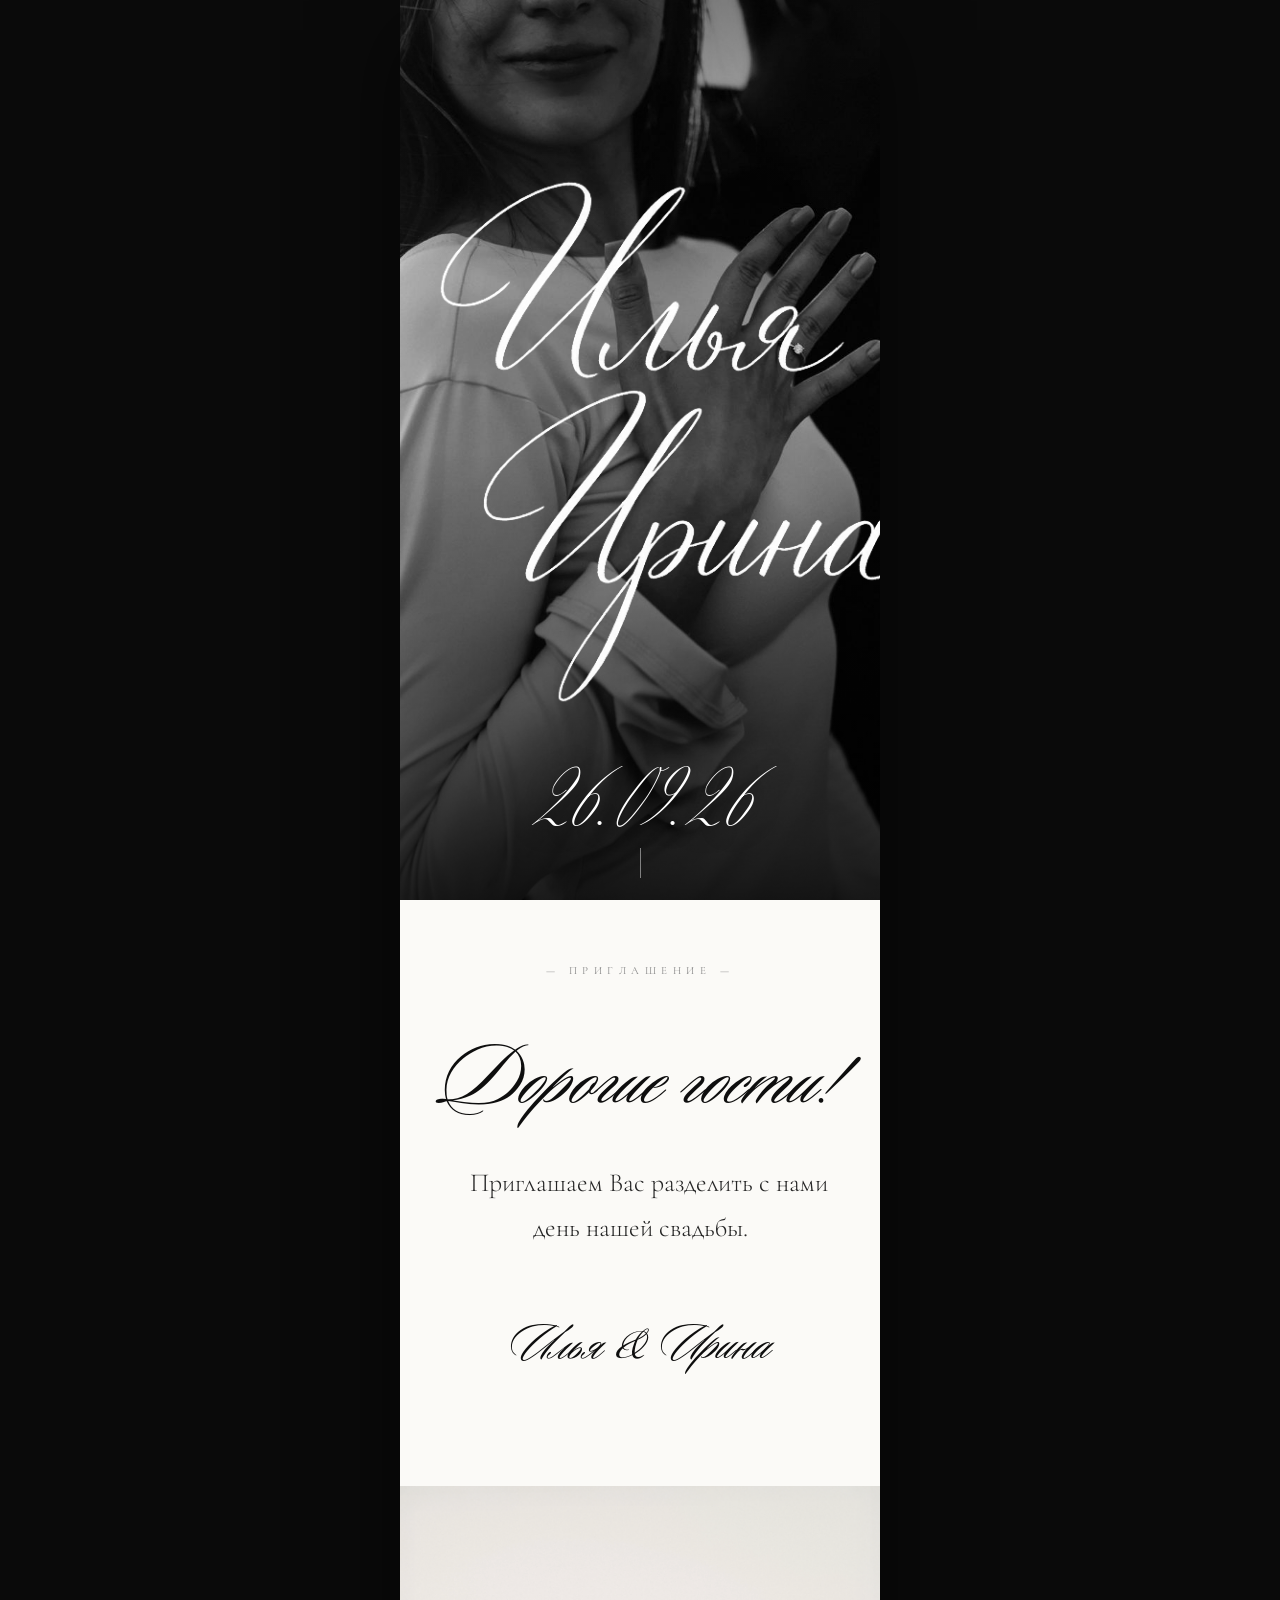
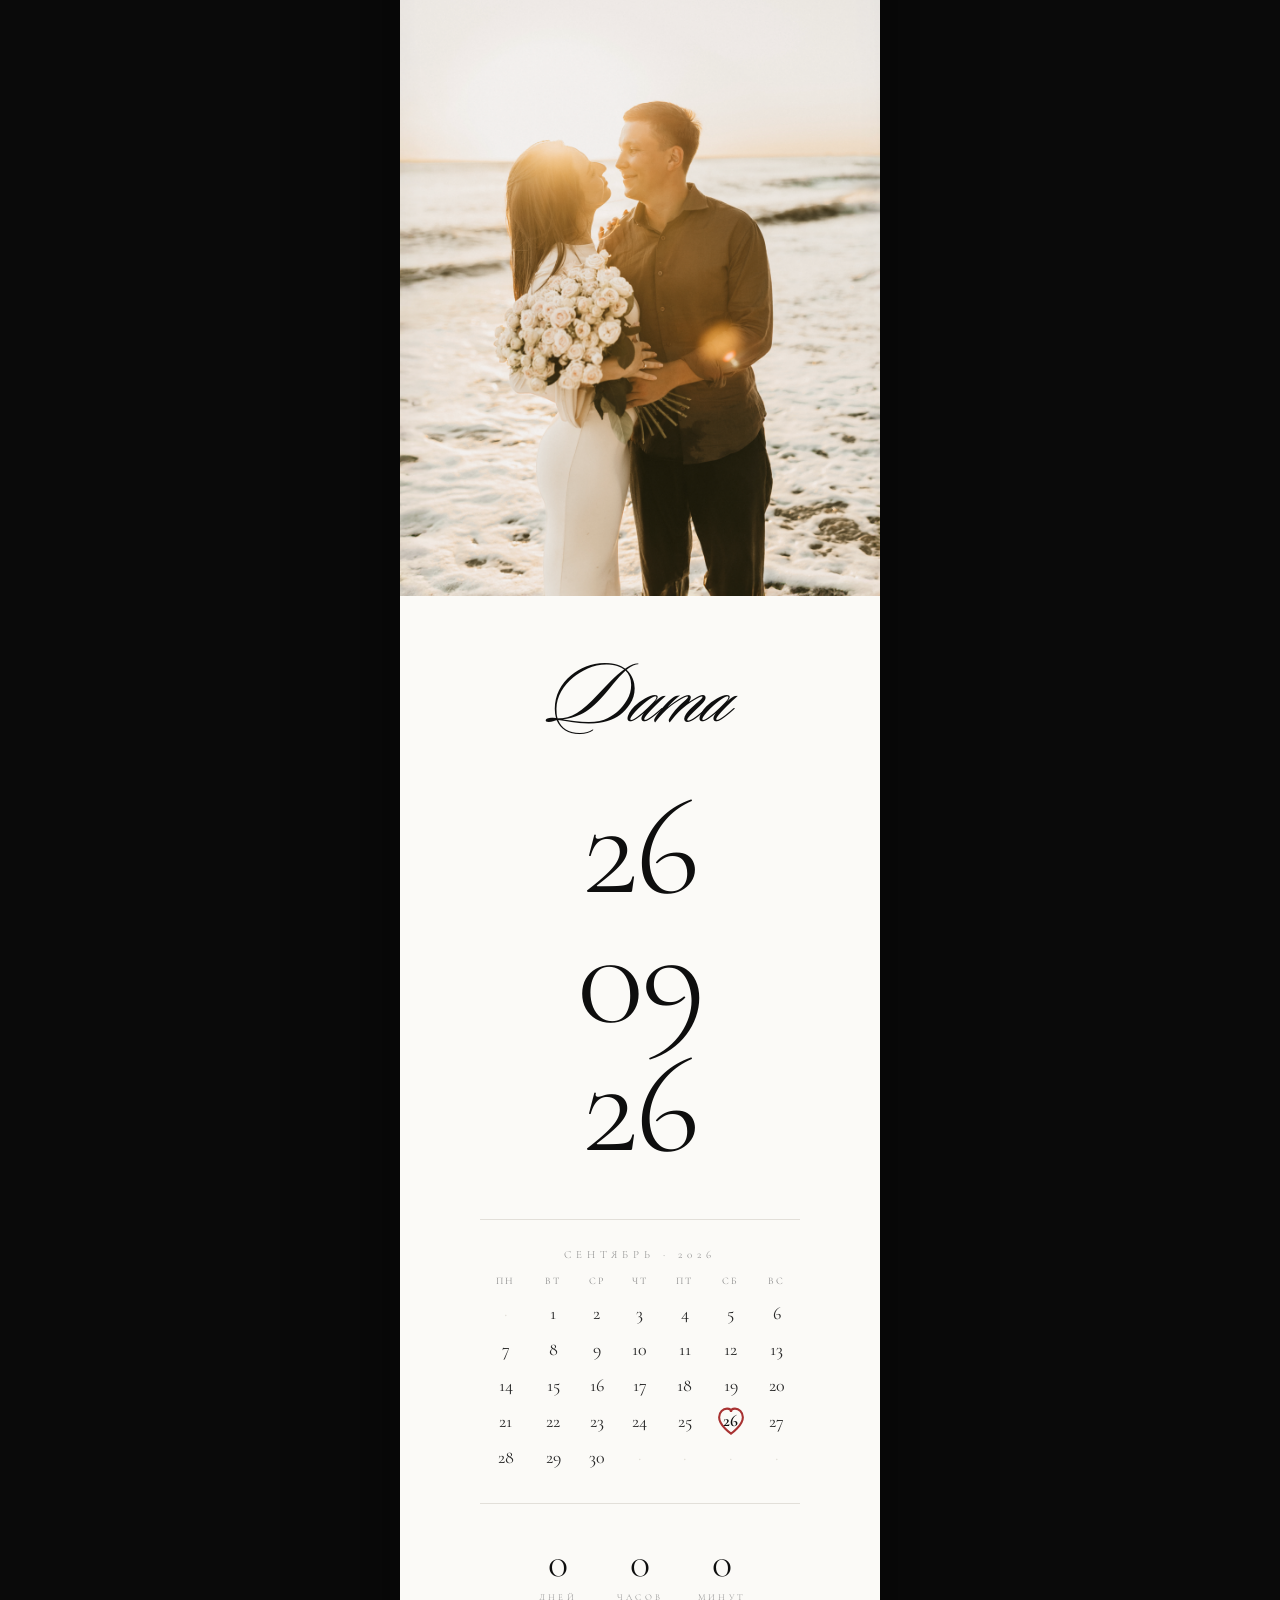
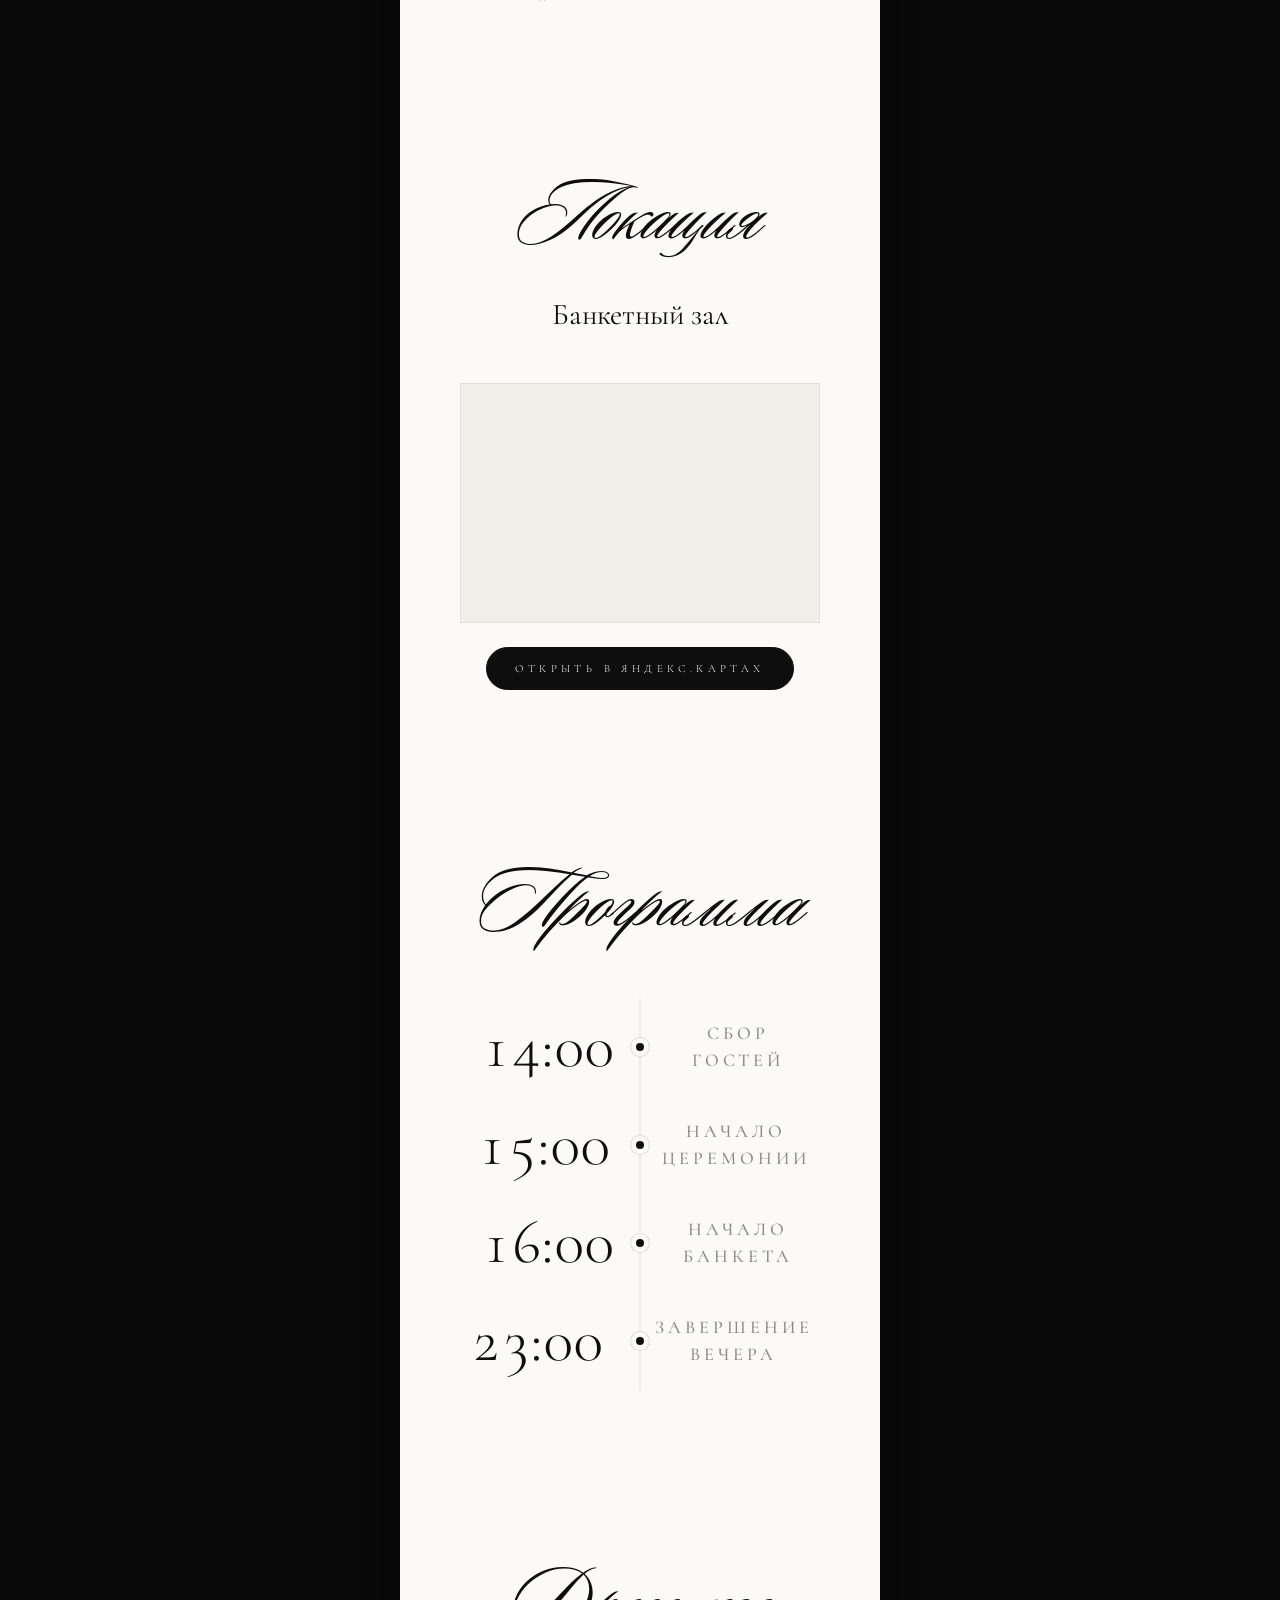
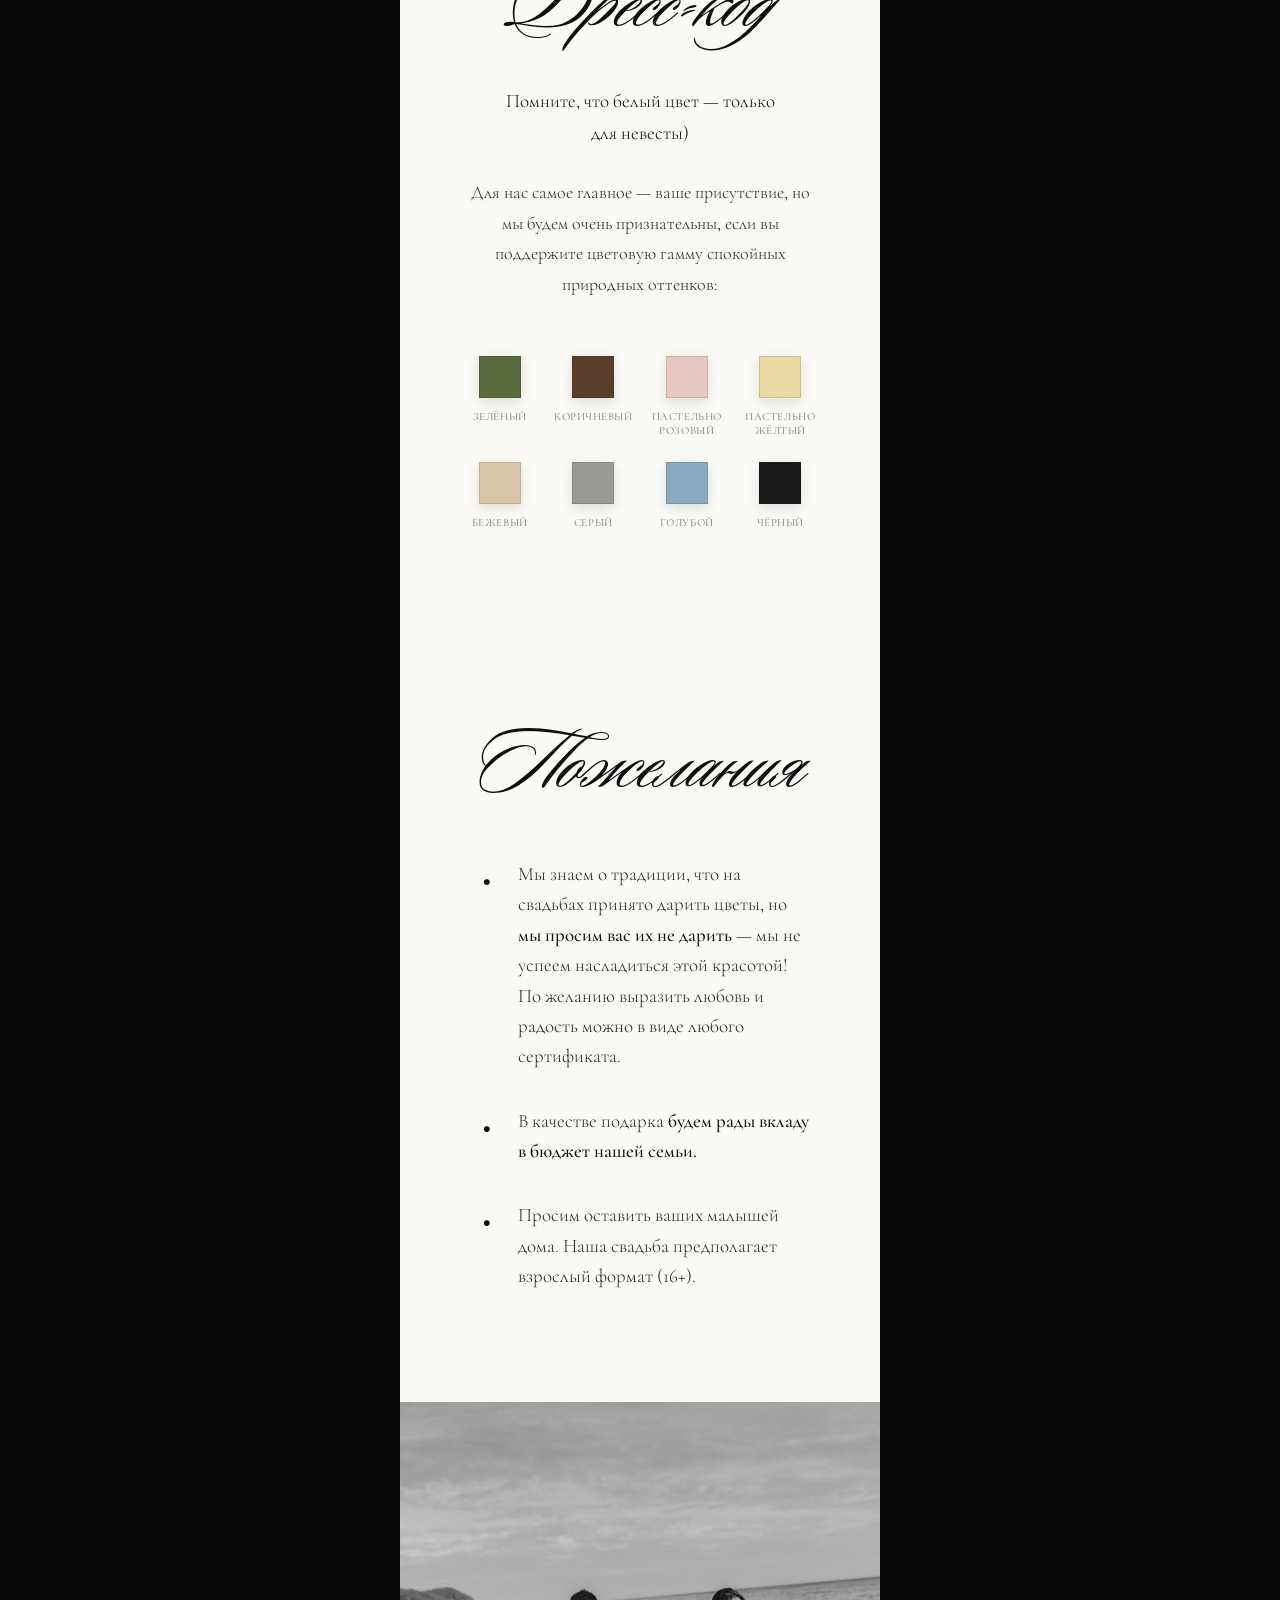
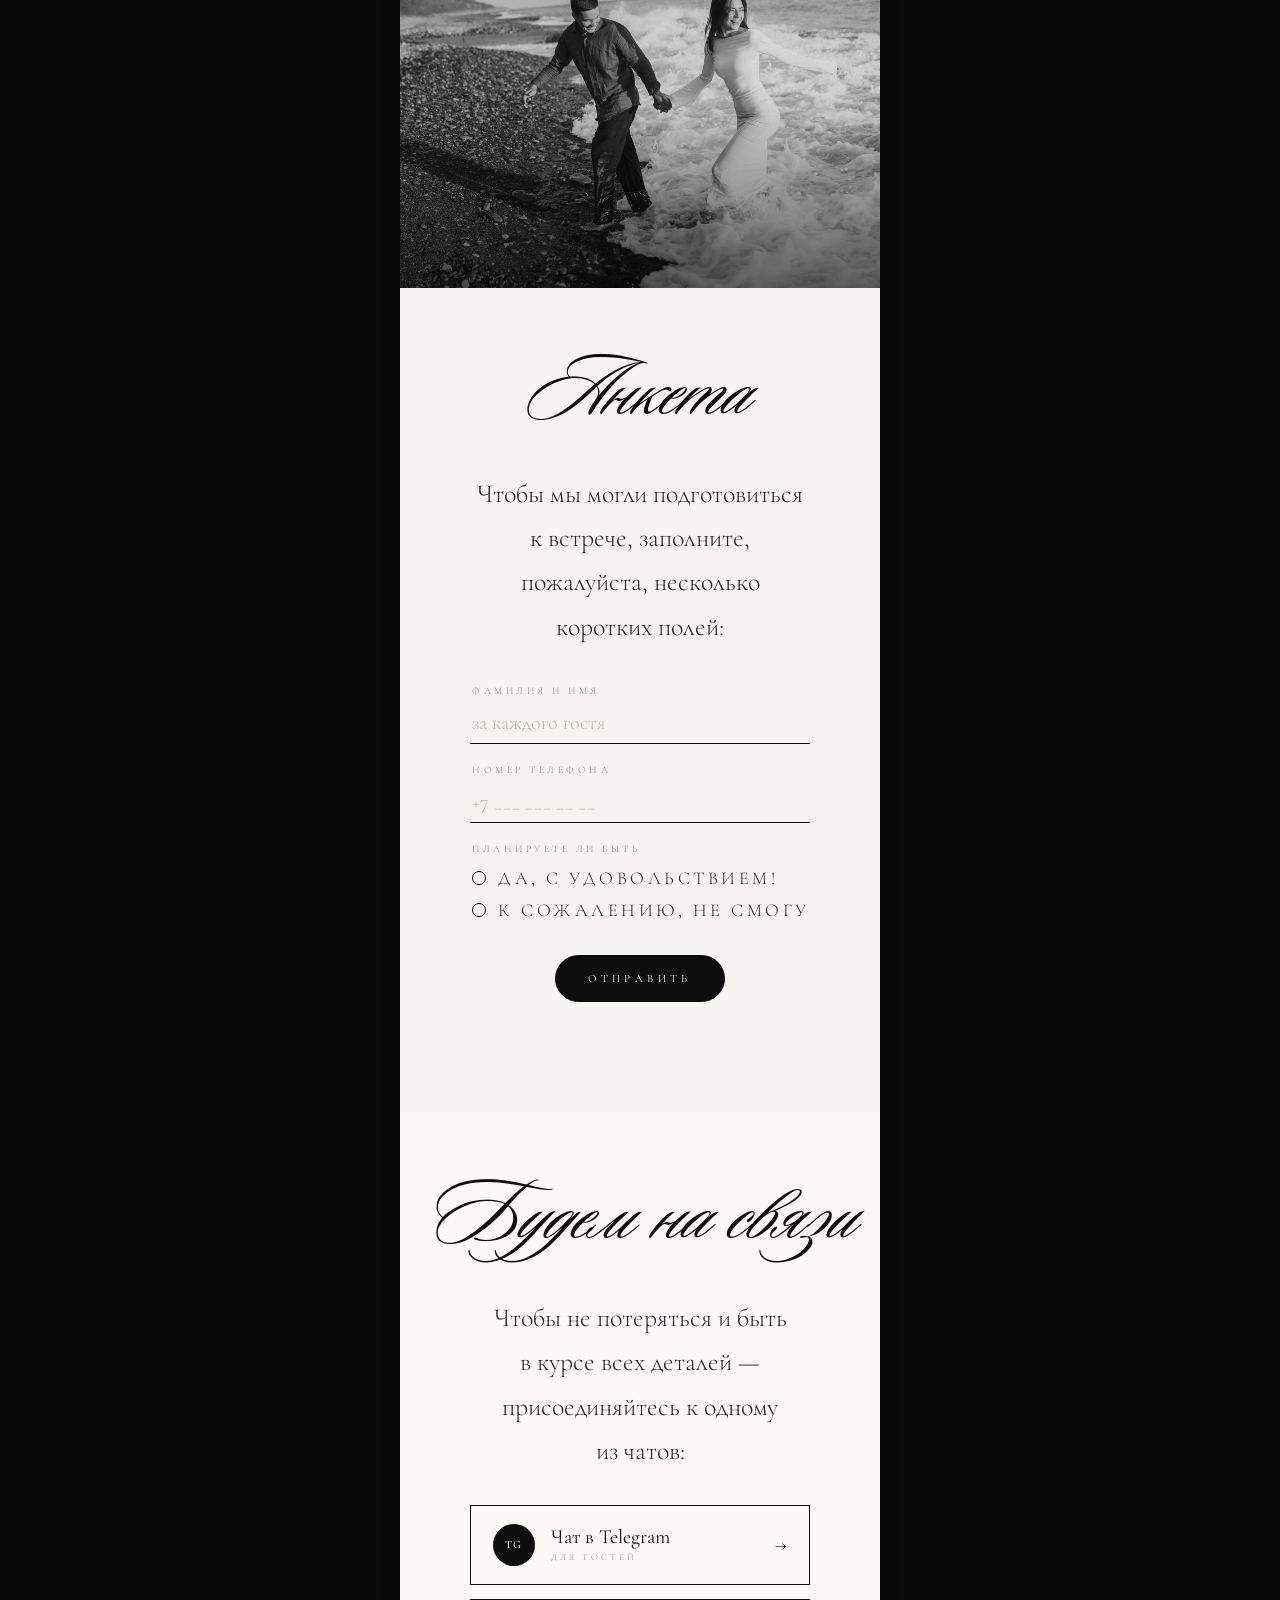
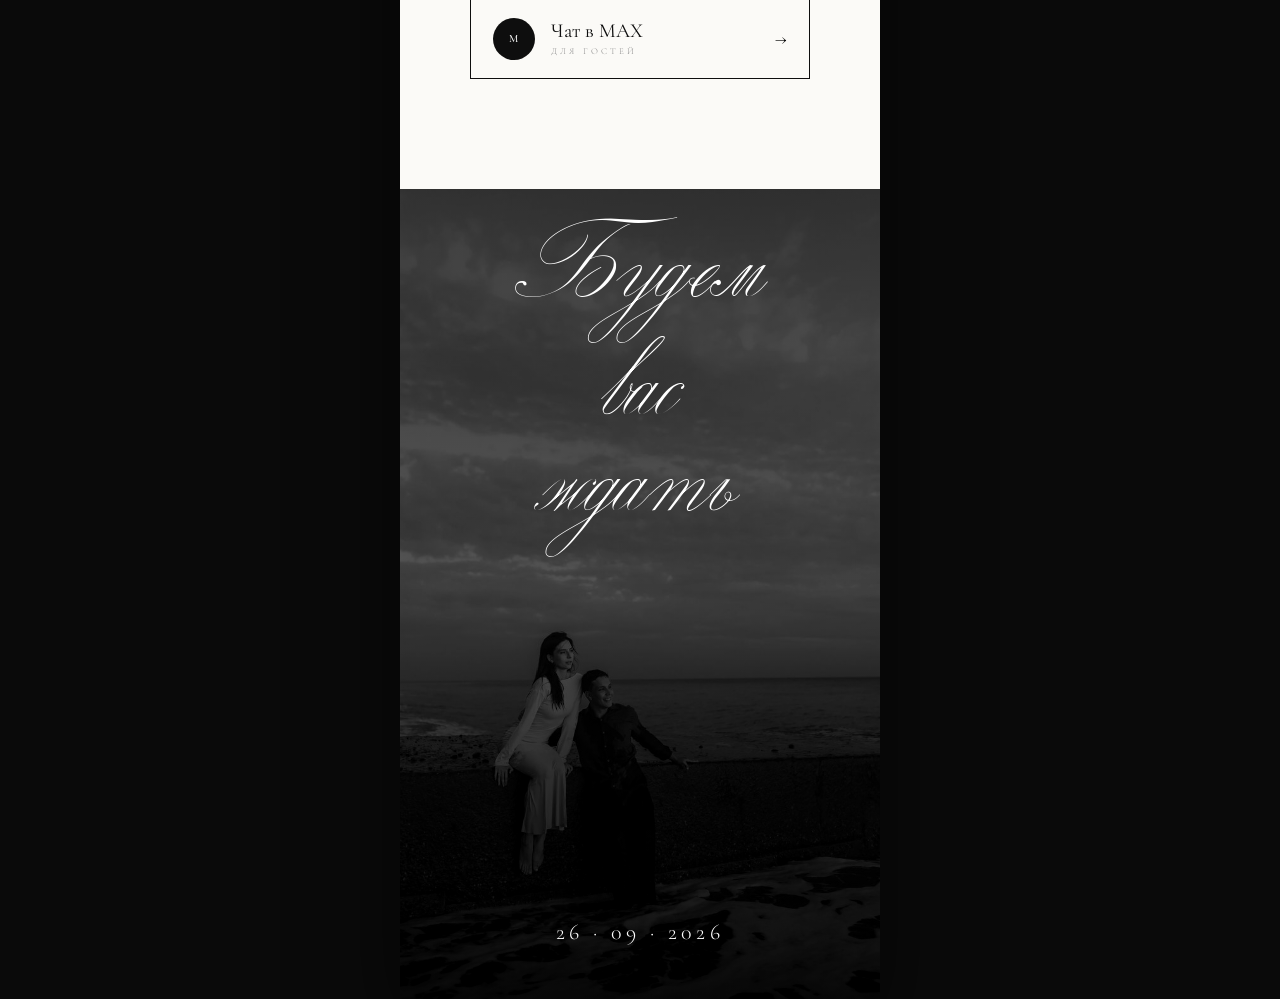
==== index.html @ 772190fe "Программа: фикс grid, точка через псевдоэлемент, tabular-nums" ====
<!doctype html>
<html lang="ru">
<head>
<meta charset="utf-8" />
<meta name="viewport" content="width=device-width,initial-scale=1,maximum-scale=1,viewport-fit=cover" />
<title>Илья и Ирина · 26.09.26</title>
<link rel="preconnect" href="https://fonts.googleapis.com">
<link rel="preconnect" href="https://fonts.gstatic.com" crossorigin>
<link href="https://fonts.googleapis.com/css2?family=Cormorant+Garamond:ital,wght@0,300;0,400;0,500;1,300;1,400&family=Cormorant:wght@300;400;500&family=Pinyon+Script&display=swap" rel="stylesheet">
<style>
@font-face{font-family:'Anastasia Script';src:url('[data-uri]') format('truetype');font-weight:400;font-style:normal}
@font-face{font-family:'Sloop Script';src:url('[data-uri]') format('opentype');font-weight:400;font-style:normal}
@font-face{font-family:'Caravan';src:url('[data-uri]') format('opentype');font-weight:400;font-style:normal}
@font-face{font-family:'French Kiss';src:url('[data-uri]') format('truetype');font-weight:400;font-style:normal}
@font-face{font-family:'VenskiSad';src:url('assets/fonts/VenskiSadOne.ttf') format('truetype');font-weight:400;font-style:normal}
</style>
<style>
:root{
  --bg:#fbfaf7;
  --paper:#f6f4f1;
  --ink:#0e0e0e;
  --ink-soft:#262626;
  --muted:#8a8a8a;
  --line:#e2dfd9;
  --dark:#0a0a0a;
  --script:'VenskiSad',cursive;
  --script-heading:'Sloop Script',cursive;
  --serif:'Cormorant Garamond',serif;
}
*{box-sizing:border-box;margin:0;padding:0;-webkit-font-smoothing:antialiased}
html,body{background:#0a0a0a;color:var(--ink);font-family:var(--serif);font-weight:300}
body{display:flex;justify-content:center;min-height:100vh;overflow-x:hidden}
.site{width:100%;max-width:480px;background:var(--bg);box-shadow:0 30px 80px rgba(0,0,0,.6);overflow:hidden;position:relative}
section{position:relative;width:100%}
.eb{font-family:'Cormorant',serif;font-size:11px;letter-spacing:.5em;text-transform:uppercase;color:var(--muted);font-weight:400;display:block}
.eb.light{color:rgba(255,255,255,.75)}
.script{font-family:var(--script-heading);font-style:normal;font-weight:400;color:var(--ink);line-height:1.05;font-size:clamp(54px,18vw,88px);letter-spacing:0;white-space:nowrap}
.script.light{color:#fff}

/* torn paper */
.torn{position:absolute;left:0;right:0;height:32px;pointer-events:none;z-index:3;background-repeat:no-repeat;background-size:100% 100%}
.torn.t-top{top:-1px;background-image:url("data:image/svg+xml;utf8,<svg xmlns='http://www.w3.org/2000/svg' viewBox='0 0 480 32' preserveAspectRatio='none'><path d='M0 0 H480 V12 L460 14 L440 6 L420 14 L400 8 L380 18 L360 12 L340 22 L320 14 L300 24 L280 18 L260 28 L240 20 L220 30 L200 22 L180 32 L160 24 L140 30 L120 22 L100 28 L80 20 L60 26 L40 16 L20 24 L0 14 Z' fill='%23fbfaf7'/></svg>")}
.torn.t-bot{bottom:-1px;background-image:url("data:image/svg+xml;utf8,<svg xmlns='http://www.w3.org/2000/svg' viewBox='0 0 480 32' preserveAspectRatio='none'><path d='M0 32 H480 V20 L460 18 L440 26 L420 18 L400 24 L380 14 L360 20 L340 10 L320 18 L300 8 L280 14 L260 4 L240 12 L220 2 L200 10 L180 0 L160 8 L140 2 L120 10 L100 4 L80 12 L60 6 L40 16 L20 8 L0 18 Z' fill='%23fbfaf7'/></svg>")}
.torn.dark.t-top{background-image:url("data:image/svg+xml;utf8,<svg xmlns='http://www.w3.org/2000/svg' viewBox='0 0 480 32' preserveAspectRatio='none'><path d='M0 0 H480 V12 L460 14 L440 6 L420 14 L400 8 L380 18 L360 12 L340 22 L320 14 L300 24 L280 18 L260 28 L240 20 L220 30 L200 22 L180 32 L160 24 L140 30 L120 22 L100 28 L80 20 L60 26 L40 16 L20 24 L0 14 Z' fill='%230a0a0a'/></svg>")}
.torn.dark.t-bot{background-image:url("data:image/svg+xml;utf8,<svg xmlns='http://www.w3.org/2000/svg' viewBox='0 0 480 32' preserveAspectRatio='none'><path d='M0 32 H480 V20 L460 18 L440 26 L420 18 L400 24 L380 14 L360 20 L340 10 L320 18 L300 8 L280 14 L260 4 L240 12 L220 2 L200 10 L180 0 L160 8 L140 2 L120 10 L100 4 L80 12 L60 6 L40 16 L20 8 L0 18 Z' fill='%230a0a0a'/></svg>")}

/* HERO */
.hero{height:100svh;min-height:680px;background:#0a0a0a;color:#fff;overflow:hidden;display:flex;flex-direction:column;justify-content:flex-end;position:relative}
.hero .ph{position:absolute;inset:0;background:url('assets/photo-ring.jpg') center 30%/cover no-repeat;filter:grayscale(100%) contrast(1.04) brightness(.88)}
.hero .vignette{position:absolute;inset:0;background:linear-gradient(180deg,rgba(0,0,0,.4) 0%,rgba(0,0,0,0) 30%,rgba(0,0,0,0) 50%,rgba(0,0,0,.85) 100%)}
.hero .top{position:absolute;top:42px;left:0;right:0;text-align:center;z-index:2;font-family:'Cormorant',serif;font-size:11px;letter-spacing:.55em;color:rgba(255,255,255,.85);text-transform:uppercase}
.hero .names{position:absolute;left:0;right:0;top:17%;text-align:center;padding:0 12px;z-index:2}
.hero .names h1{font-family:var(--script-heading);font-weight:400;font-size:116px;line-height:.9;color:#fff;text-shadow:0 2px 30px rgba(0,0,0,.45);letter-spacing:.005em}
.hero .names h1 .row{display:block}
.hero .names h1 .row.r1{text-align:center;transform:translateX(-2%)}
.hero .names h1 .row.r2{text-align:center;transform:translateX(8%);margin-top:18px}
.hero .names h1 .row .cap{font-size:1.45em;line-height:.7;display:inline-block;margin-right:-.02em;vertical-align:-.06em}
.hero .names h1 .amp{display:block;font-family:var(--script-heading);font-size:58px;line-height:1;margin:-22px 0 -2px;opacity:.92;text-align:center;transform:translateX(14%)}
.hero .bigdate-h{position:absolute;left:0;right:0;bottom:48px;text-align:center;z-index:2;font-family:var(--script);font-size:92px;line-height:1;color:#fff;letter-spacing:.02em;text-shadow:0 2px 24px rgba(0,0,0,.5)}

.names-img{display:block;margin:0 auto;width:auto;height:auto;max-width:92vw;max-height:58vh}
@media(min-width:769px){.names-img{max-width:820px;max-height:64vh}}
.hero .names .meta{margin-top:30px;display:flex;justify-content:center;align-items:center;gap:18px;font-family:'Cormorant',serif;letter-spacing:.45em;font-size:11px;text-transform:uppercase;color:rgba(255,255,255,.85)}
.hero .names .meta .dot{width:3px;height:3px;background:#fff;border-radius:50%}
.scroll-hint{position:absolute;bottom:22px;left:0;right:0;text-align:center;font-family:'Cormorant',serif;font-size:9px;letter-spacing:.55em;color:rgba(255,255,255,.55);text-transform:uppercase;z-index:2}
.scroll-hint::after{content:"";display:block;width:1px;height:30px;background:rgba(255,255,255,.45);margin:8px auto 0;animation:drop 2.4s ease-in-out infinite}
@keyframes drop{0%,100%{transform:scaleY(.4);transform-origin:top;opacity:.3}50%{transform:scaleY(1);opacity:.9}}

/* generic light card */
.sec{padding:64px 32px 110px;background:var(--bg);text-align:center;position:relative;overflow:visible}
.sec .eb{margin-bottom:64px}
.sec .script{margin-bottom:28px}
.sec p{margin-top:24px;font-size:clamp(16px,5.5vw,26px);line-height:1.7;color:var(--ink-soft);font-weight:300;max-width:340px;margin-left:auto;margin-right:auto;text-wrap:pretty}
.sec .sig{margin-top:72px;font-family:var(--script-heading);font-size:54px;color:var(--ink);line-height:1}


/* natural photo — original aspect ratio */
.photo-natural{width:100%;background:var(--bg)}
.natural-photo{width:100%;height:auto;display:block;filter:grayscale(15%) contrast(1.02)}
/* photo strip */
.strip{height:54svh;min-height:380px;position:relative;overflow:hidden;background:#0a0a0a}
.strip .ph{position:absolute;inset:0;background-size:cover;background-position:center 30%;filter:grayscale(100%) contrast(1.05) brightness(.95)}
.strip.s-couple .ph{background-image:url('assets/photo-bouquet.jpg');background-position:center 55%;filter:grayscale(100%) contrast(1.06) brightness(.93)}
.strip.s-walking .ph{background-image:url('assets/photo-walking.jpg')}
.strip.s-stones .ph{background-image:url('assets/photo-stones.jpg')}
.strip.s-waves .ph{background-image:url('assets/photo-waves.jpg')}
.strip.s-sunset .ph{background-image:url('assets/photo-sunset.jpg');background-position:center 35%}
.strip.s-ring .ph{background-image:url('assets/photo-ring.jpg')}
.strip.s-bouquet .ph{background-image:url('assets/photo-bouquet.jpg');background-position:center 45%;filter:grayscale(15%) contrast(1.02) brightness(1)}
.strip.s-proposal .ph{background-image:url('assets/photo-proposal.jpg');background-position:center 60%;filter:grayscale(20%) contrast(1.02)}
.strip::after{content:"";position:absolute;inset:0;background:linear-gradient(180deg,rgba(0,0,0,.15) 0%,rgba(0,0,0,0) 35%,rgba(0,0,0,0) 60%,rgba(0,0,0,.55) 100%);pointer-events:none}
.strip .quote{position:absolute;inset:auto 0 0 0;padding:0 32px 28px;text-align:center;z-index:2}
.strip .quote .q{font-family:var(--script);font-size:84px;color:#fff;line-height:1;text-shadow:0 2px 24px rgba(0,0,0,.5)}

/* DATE */
.bigdate{display:flex;flex-direction:column;align-items:center;line-height:.92;margin:32px auto 0;font-family:var(--serif);font-weight:300;color:var(--ink)}
.bigdate .row{font-size:140px;letter-spacing:-.02em}
.bigdate .row.m{font-style:italic}
.dline{margin-top:22px;font-family:'Cormorant',serif;font-size:12px;letter-spacing:.4em;text-transform:uppercase;color:var(--ink)}
.cal{margin:48px auto 0;max-width:320px;border-top:1px solid var(--line);border-bottom:1px solid var(--line);padding:28px 0}
.cal .month{font-family:'Cormorant',serif;font-size:11px;letter-spacing:.45em;text-transform:uppercase;color:var(--muted);margin-bottom:14px}
.cal table{width:100%;border-collapse:collapse}
.cal th{font-family:'Cormorant',serif;font-size:10px;letter-spacing:.2em;text-transform:uppercase;color:var(--muted);font-weight:400;padding-bottom:8px}
.cal td{font-family:'Cormorant',serif;font-size:18px;padding:7px 0;color:var(--ink-soft);text-align:center;position:relative;font-weight:400}
.cal td.dim{color:var(--line)}
.cal td.special{color:var(--ink);font-weight:600;font-size:17px;font-family:var(--serif);z-index:2}
.cal td.special::before{content:"";position:absolute;inset:50% 50%;width:32px;height:30px;transform:translate(-50%,-50%);background:url("data:image/svg+xml;utf8,<svg xmlns='http://www.w3.org/2000/svg' viewBox='0 0 24 22' fill='none' stroke='%23a83232' stroke-width='1.6'><path d='M12 21s-9-6.2-9-12.5C3 4.5 6 2 9 2c1.7 0 3 .9 3 2.5C12 2.9 13.3 2 15 2c3 0 6 2.5 6 6.5C21 14.8 12 21 12 21z'/></svg>") center/contain no-repeat;z-index:-1}
.countdown{margin-top:38px;display:flex;justify-content:center;gap:22px}
.countdown .b{min-width:60px}
.countdown .b .n{font-family:var(--serif);font-weight:300;font-size:42px;line-height:1;color:var(--ink)}
.countdown .b .l{font-family:'Cormorant',serif;font-size:9px;letter-spacing:.35em;text-transform:uppercase;color:var(--muted);margin-top:8px}

/* LOCATION */
.location .name{margin-top:14px;font-family:var(--serif);font-size:30px;color:var(--ink);font-weight:400;line-height:1.2}
.location .addr{margin-top:6px;font-family:'Cormorant',serif;font-size:12px;letter-spacing:.35em;text-transform:uppercase;color:var(--muted)}
.location .map{margin:30px auto 0;width:100%;max-width:360px;height:240px;border:1px solid var(--line);overflow:hidden;background:#f0eee9}
.location .map iframe{width:100%;height:100%;border:0;filter:grayscale(1) contrast(.95)}
.btn{display:inline-block;margin-top:24px;font-family:'Cormorant',serif;font-size:11px;letter-spacing:.4em;text-transform:uppercase;color:var(--ink);text-decoration:none;border:1px solid var(--ink);border-radius:999px;padding:14px 28px;transition:all .25s ease;cursor:pointer;background:transparent}
.btn:hover{background:var(--ink);color:#fff}
.btn.dark{background:var(--ink);color:#fff}
.btn.dark:hover{background:transparent;color:var(--ink)}

/* TIMELINE */
.tl{margin:42px auto 0;max-width:340px;position:relative}
.tl::before{content:"";position:absolute;left:50%;top:0;bottom:0;width:1px;background:var(--line);transform:translateX(-50%)}
.tl-item{display:grid;grid-template-columns:1fr 1fr;align-items:center;padding:18px 0;position:relative}
.tl-item .time{font-family:var(--serif);font-size:62px;color:var(--ink);font-style:normal;font-weight:300;white-space:nowrap;line-height:1;text-align:right;padding-right:26px;grid-column:1;grid-row:1;font-variant-numeric:tabular-nums}
.tl-item .desc{font-family:'Cormorant',serif;font-size:18px;font-weight:500;color:var(--muted);line-height:1.5;letter-spacing:.22em;text-transform:uppercase;padding-left:26px;grid-column:2;grid-row:1}
.tl-item .dot{display:none}
.tl-item::before{content:"";position:absolute;left:50%;top:50%;transform:translate(-50%,-50%);width:8px;height:8px;border-radius:50%;background:var(--ink);box-shadow:0 0 0 5px var(--bg),0 0 0 6px var(--line);z-index:1}

/* DRESS CODE — square swatches grouped by color family */
.dress{padding:64px 32px 130px;background:var(--bg);color:var(--ink);text-align:center;position:relative}
.dress .eb{margin-bottom:72px}
.dress .script{margin-bottom:28px}
.dress p{margin-top:28px;font-size:18px;line-height:1.7;color:var(--ink-soft);max-width:340px;margin-left:auto;margin-right:auto;font-weight:300;text-wrap:pretty}
.dress p.lead{font-style:normal;color:var(--ink);font-size:19px}
.groups{margin:56px auto 0;display:grid;grid-template-columns:repeat(4,minmax(0,1fr));gap:24px 14px;max-width:360px;justify-items:center;width:100%}
.group{display:flex;flex-direction:column;align-items:center;gap:12px}
.glabel{font-family:'Cormorant',serif;font-size:11px;font-weight:500;letter-spacing:.05em;text-transform:uppercase;color:var(--muted);text-align:center;line-height:1.3}
.sq{width:42px;height:42px;border:1px solid rgba(0,0,0,.12);box-shadow:0 4px 14px rgba(0,0,0,.12)}
.g-1 .sq{background:#5a6a3c}
.g-2 .sq{background:#5a3f2c}
.g-3 .sq{background:#e8c8c4}
.g-4 .sq{background:#ead9a3}
.g-5 .sq{background:#d9c6a6}
.g-6 .sq{background:#9a9a96}
.g-7 .sq{background:#8aa9c0}
.g-8 .sq{background:#1a1a1a}

/* DETAILS */
.details-list{margin:42px auto 0;max-width:340px;display:flex;flex-direction:column;gap:34px;text-align:left}
.detail{display:grid;grid-template-columns:34px 1fr;column-gap:14px;align-items:start}
.detail .star{font-family:var(--serif);font-size:32px;color:var(--ink);line-height:1.3;padding-top:0px;letter-spacing:0;text-align:center}
.detail p{margin:0;font-family:var(--serif);font-size:19px;line-height:1.6;color:var(--ink-soft);font-weight:300;text-wrap:pretty}
.detail p strong{font-style:normal;font-weight:500;color:var(--ink)}

/* GUEST FORM */
.guest{background:var(--paper)}
.form{margin:36px auto 0;max-width:340px;display:flex;flex-direction:column;gap:20px;text-align:left}
.field{display:flex;flex-direction:column;gap:6px}
.field label{font-family:'Cormorant',serif;font-size:10px;letter-spacing:.35em;text-transform:uppercase;color:var(--muted);padding-left:2px}
.field input{font-family:var(--serif);font-size:20px;color:var(--ink);background:transparent;border:0;border-bottom:1px solid var(--ink);padding:8px 2px;outline:0;font-weight:300}
.field input:focus{background:rgba(0,0,0,.02)}
.field input::placeholder{color:#bcb8b0;font-style:normal}
.choices{display:flex;flex-direction:column;gap:10px;margin-top:6px}
.choice{display:flex;align-items:center;gap:12px;cursor:pointer}
.choice input{display:none}
.choice .cdot{width:14px;height:14px;border:1px solid var(--ink);border-radius:50%;flex:none;position:relative}
.choice input:checked + .cdot::after{content:"";position:absolute;inset:3px;background:var(--ink);border-radius:50%}
.choice .lbl{font-family:var(--serif);font-size:18px;color:var(--ink-soft);font-weight:300}
.submit-btn{margin:14px auto 0;align-self:center;font-family:'Cormorant',serif;font-size:11px;letter-spacing:.4em;text-transform:uppercase;color:#fff;background:var(--ink);border:1px solid var(--ink);border-radius:999px;padding:16px 32px;cursor:pointer;transition:all .25s}
.submit-btn:hover{background:transparent;color:var(--ink)}
.thanks{display:none;margin-top:30px;font-family:var(--serif);font-size:clamp(16px,5.5vw,26px);font-weight:300;color:var(--ink-soft);line-height:1.7;text-align:center;max-width:340px;margin-left:auto;margin-right:auto}
.form.sent .thanks{display:block}
.form.sent .field, .form.sent .choices, .form.sent .submit-btn{display:none}

/* CHATS */
.chats-title{white-space:nowrap}
.chats .chat-row{margin-top:32px;display:flex;flex-direction:column;gap:14px;max-width:340px;margin-left:auto;margin-right:auto}
.chat-card{display:flex;align-items:center;gap:16px;padding:18px 22px;border:1px solid var(--ink);background:transparent;text-decoration:none;color:var(--ink);transition:all .25s}
.chat-card:hover{background:var(--ink);color:#fff}
.chat-card:hover .ic{background:#fff;color:var(--ink)}
.chat-card .ic{flex:none;width:42px;height:42px;border-radius:50%;background:var(--ink);color:#fff;display:flex;align-items:center;justify-content:center;font-family:'Cormorant',serif;font-size:11px;letter-spacing:.1em;font-weight:500;transition:all .25s}
.chat-card .tx{text-align:left;flex:1}
.chat-card .tx .t1{font-family:var(--serif);font-size:20px;line-height:1.1;font-weight:400}
.chat-card .tx .t2{font-family:'Cormorant',serif;font-size:9px;letter-spacing:.35em;text-transform:uppercase;color:var(--muted);margin-top:4px}
.chat-card:hover .tx .t2{color:rgba(255,255,255,.7)}
.chat-card .arr{font-family:'Cormorant',serif;font-size:18px}

/* FINAL */
.final{position:relative;height:90svh;min-height:560px;background:#0a0a0a;color:#fff;overflow:hidden;display:flex;align-items:center;justify-content:center;text-align:center}
.final .bg{position:absolute;inset:0;background:url('assets/photo-walking.jpg') center 54%/cover no-repeat;filter:grayscale(100%) brightness(.55) contrast(1.1)}
.final .bg::after{content:"";position:absolute;inset:0;background:linear-gradient(180deg,rgba(10,10,10,.45) 0%,rgba(10,10,10,.25) 50%,rgba(10,10,10,.85) 100%)}
.final .inner{position:relative;padding:0 36px;z-index:2;width:100%;height:100%}
.final .small{position:absolute;top:48px;left:0;right:0;font-family:'Cormorant',serif;font-size:11px;letter-spacing:.55em;text-transform:uppercase;color:rgba(255,255,255,.85);text-align:center}
.final h2{position:absolute;top:5%;left:0;right:0;margin-top:0;font-family:var(--script);font-weight:400;font-size:96px;line-height:1.0;color:#fff;text-align:center}
.final h2 .big{display:block}
@media (max-width:380px){.final h2{font-size:112px}}
.final .stamp{position:absolute;bottom:54px;left:0;right:0;text-align:center;font-family:'Cormorant',serif;font-size:11px;letter-spacing:.55em;color:rgba(255,255,255,.85);text-transform:uppercase}
.final .stamp .y{font-family:var(--serif);font-size:22px;letter-spacing:.2em;display:block;margin-top:10px;color:#fff}
.final .heart{margin-top:30px;font-family:var(--script);font-size:68px;color:#fff;line-height:1}

/* reveal animations */
.reveal{opacity:0;transform:translateY(28px);transition:opacity 1.1s cubic-bezier(.2,.65,.25,1),transform 1.1s cubic-bezier(.2,.65,.25,1)}
.reveal.in{opacity:1;transform:none}
.reveal-zoom{opacity:0;transform:scale(.94);transition:opacity 1.3s cubic-bezier(.2,.65,.25,1),transform 1.3s cubic-bezier(.2,.65,.25,1)}
.reveal-zoom.in{opacity:1;transform:none}
.reveal-script{opacity:0;transform:translateY(20px) scale(.96);transition:opacity 1.4s cubic-bezier(.2,.65,.25,1),transform 1.4s cubic-bezier(.2,.65,.25,1)}
.reveal-script.in{opacity:1;transform:none}
/* stagger animation for dress code swatches */
.stagger .group{opacity:0;transform:translateY(22px);transition:opacity .7s cubic-bezier(.2,.65,.25,1),transform .7s cubic-bezier(.2,.65,.25,1)}
.stagger.in .group{opacity:1;transform:none}
.stagger.in .group:nth-child(1){transition-delay:.00s}
.stagger.in .group:nth-child(2){transition-delay:.07s}
.stagger.in .group:nth-child(3){transition-delay:.14s}
.stagger.in .group:nth-child(4){transition-delay:.21s}
.stagger.in .group:nth-child(5){transition-delay:.28s}
.stagger.in .group:nth-child(6){transition-delay:.35s}
.stagger.in .group:nth-child(7){transition-delay:.42s}
.stagger.in .group:nth-child(8){transition-delay:.49s}
.stagger > *{opacity:0;transform:translateY(18px);transition:opacity .9s ease,transform .9s ease}
.stagger.in > *{opacity:1;transform:none}
.stagger.in > *:nth-child(1){transition-delay:.05s}
.stagger.in > *:nth-child(2){transition-delay:.16s}
.stagger.in > *:nth-child(3){transition-delay:.27s}
.stagger.in > *:nth-child(4){transition-delay:.38s}
.stagger.in > *:nth-child(5){transition-delay:.49s}
.stagger.in > *:nth-child(6){transition-delay:.60s}
.kenburns{animation:kb 18s ease-in-out infinite alternate}
@keyframes kb{0%{transform:scale(1)}100%{transform:scale(1.08)}}

@media (max-width:480px){
  .script{overflow:visible;padding-right:16px}
  .hero .names h1{font-size:88px}
  .hero .names h1 .amp{font-size:48px}
  .hero .names{top:18%}
  .hero .bigdate-h{font-size:74px;bottom:60px}
  .final h2{font-size:88px}
  .strip .quote .q{font-size:64px}
  .bigdate .row{font-size:104px}
}
@media (max-width:380px){
  
  .hero .names h1{font-size:76px}
  .hero .names h1 .amp{font-size:42px}
  .hero .bigdate-h{font-size:64px;bottom:56px}
  .final h2{font-size:78px}
}
</style>
</head>
<body>

<main class="site">

  <section id="hero" class="hero">
    <div class="ph kenburns"></div>
    <div class="vignette"></div>
    <div class="names">
      <h1 class="reveal-script">
        <img src="assets/names-calligraphy.png" alt="Илья &amp; Ирина" class="names-img">
      </h1>
      <div class="meta reveal" style="display:none"><span>26</span><span class="dot"></span><span>09</span><span class="dot"></span><span>26</span></div>
    </div>
    <div class="bigdate-h reveal-script" >26.09.26</div>
    </div>
    <div class="scroll-hint">
</div>
  </section>

  <section class="sec invite">
    <span class="eb reveal">— приглашение —</span>
    <h2 class="script reveal-script">Дорогие гости!</h2>
    <p class="reveal">Приглашаем&nbsp;Вас&nbsp;разделить&nbsp;с&nbsp;нами<br>день нашей свадьбы.</p>
    <div class="sig reveal-script">Илья &amp; Ирина</div>
  </section>
  <section class="photo-natural">
    <img src="assets/photo-bouquet.jpg" alt="букет" class="natural-photo">
  </section>

  <section class="sec date">
    <div class="script reveal-script">Дата</div>
    <div class="bigdate reveal-zoom">
      <div class="row">26</div>
      <div class="row">09</div>
      <div class="row">26</div>
    </div>
    <div class="cal reveal">
      <div class="month">Сентябрь · 2026</div>
      <table>
        <thead><tr><th>пн</th><th>вт</th><th>ср</th><th>чт</th><th>пт</th><th>сб</th><th>вс</th></tr></thead>
        <tbody id="cal-body"></tbody>
      </table>
    </div>
    <div class="countdown stagger">
      <div class="b"><div class="n" id="cd-d">—</div><div class="l">дней</div></div>
      <div class="b"><div class="n" id="cd-h">—</div><div class="l">часов</div></div>
      <div class="b"><div class="n" id="cd-m">—</div><div class="l">минут</div></div>
    </div>
  </section>

  <section class="sec location">
    <div class="script reveal-script">Локация</div>
    <div class="name reveal">Банкетный зал</div>
    <div class="addr reveal">ул. Жужа, 37</div>
    <div class="map reveal-zoom">
      <iframe src="https://yandex.ru/map-widget/v1/?ll=37.6173%2C55.7558&z=12&pt=37.6173,55.7558,pm2rdm" loading="lazy" title="Карта"></iframe>
    </div>
    <a class="btn dark reveal" href="https://yandex.ru/maps/org/banketny_zal/230886081607?si=tgc01dzt7dgp8r6enmhf59tt78" target="_blank" rel="noopener">Открыть в Яндекс.Картах</a>
  </section>

  <section class="sec timeline">
    <div class="script reveal-script">Программа</div>
    <div class="tl stagger">
      <div class="tl-item"><div class="time">14:00</div><div class="dot"></div><div class="desc">сбор гостей</div></div>
      <div class="tl-item"><div class="time">15:00</div><div class="dot"></div><div class="desc">начало<br>церемонии</div></div>
      <div class="tl-item"><div class="time">16:00</div><div class="dot"></div><div class="desc">начало<br>банкета</div></div>
      <div class="tl-item"><div class="time">23:00</div><div class="dot"></div><div class="desc">завершение<br>вечера</div></div>
    </div>
  </section>
  <section class="dress">
    <div class="script reveal-script">Дресс-коg</div>
    <p class="lead reveal">Помните, что белый цвет — только для невесты)</p>
    <p class="reveal">Для нас самое главное — ваше присутствие, но мы будем очень признательны, если вы поддержите цветовую гамму спокойных природных оттенков:</p>
    <div class="groups stagger">
      <div class="group g-1"><div class="sq"></div><div class="glabel">зелёный</div></div>
      <div class="group g-2"><div class="sq"></div><div class="glabel">коричневый</div></div>
      <div class="group g-3"><div class="sq"></div><div class="glabel">пастельно<br>розовый</div></div>
      <div class="group g-4"><div class="sq"></div><div class="glabel">пастельно<br>жёлтый</div></div>
      <div class="group g-5"><div class="sq"></div><div class="glabel">бежевый</div></div>
      <div class="group g-6"><div class="sq"></div><div class="glabel">серый</div></div>
      <div class="group g-7"><div class="sq"></div><div class="glabel">голубой</div></div>
      <div class="group g-8"><div class="sq"></div><div class="glabel">чёрный</div></div>
    </div>
  </section>

  <section class="sec details">
    <div class="script reveal-script">Пожелания</div>
    <div class="details-list stagger">
      <div class="detail"><div class="star">•</div><p>Мы знаем о традиции, что на свадьбах принято дарить цветы, но <strong>мы просим вас их не дарить</strong> — мы не успеем насладиться этой красотой! По желанию выразить любовь и радость можно в виде любого сертификата.</p></div>
      <div class="detail"><div class="star">•</div><p>В качестве подарка <strong>будем рады вкладу в бюджет нашей семьи.</strong></p></div>
      <div class="detail"><div class="star">•</div><p>Просим оставить ваших малышей дома. Наша свадьба предполагает взрослый формат (16+).</p></div>
    </div>
  </section>

  <section class="strip s-waves">
    <div class="ph kenburns"></div>
  </section>

  <section class="sec guest">
    <div class="script reveal-script">Анкета</div>
    <p class="reveal">Чтобы мы могли подготовиться к встрече, заполните, пожалуйста, несколько коротких полей:</p>
    <form class="form stagger" id="rsvp" onsubmit="event.preventDefault();var v=this.querySelector('input[name=rsvp]:checked');if(!v)return;var t=this.querySelector('.thanks');t.innerHTML=v.value==='yes'?'Спасибо!<br>Скоро увидимся':'Спасибо,<br>что сообщили!';this.classList.add('sent')">
      <div class="field"><label>фамилия и имя</label><input type="text" name="name" placeholder="за каждого гостя" required></div>
      <div class="field"><label>номер телефона</label><input type="tel" name="phone" placeholder="+7 ___ ___ __ __" required></div>
      <div class="field">
        <label>планируете ли быть</label>
        <div class="choices">
          <label class="choice"><input type="radio" name="rsvp" value="yes" required><span class="cdot"></span><span class="lbl">Да, с удовольствием!</span></label>
          <label class="choice"><input type="radio" name="rsvp" value="no"><span class="cdot"></span><span class="lbl">К сожалению, не смогу</span></label>
        </div>
      </div>
      <button class="submit-btn" type="submit">отправить</button>
      <div class="thanks">Спасибо!<br>Скоро увидимся</div>
    </form>
  </section>

  <section class="sec chats">
    <div class="script chats-title reveal-script">Буgем на связи</div>
    <p class="reveal">Чтобы не потеряться и быть в курсе всех деталей — присоединяйтесь к одному из чатов:</p>
    <div class="chat-row stagger">
      <a class="chat-card" href="https://t.me/+mLTwR2VHhq41YWVi" target="_blank" rel="noopener">
        <div class="ic">TG</div>
        <div class="tx"><div class="t1">Чат в Telegram</div><div class="t2">для гостей</div></div>
        <div class="arr">→</div>
      </a>
      <a class="chat-card" href="https://max.ru/join/hf5u0ECglZ_PjSqCRh9lUFANy6wX1g2Z8dMTVhksAc0" target="_blank" rel="noopener">
        <div class="ic">M</div>
        <div class="tx"><div class="t1">Чат в МАХ</div><div class="t2">для гостей</div></div>
        <div class="arr">→</div>
      </a>
    </div>
  </section>

  <section class="final">
    <div class="bg kenburns"></div>
    <div class="inner">
      <h2 class="reveal-script"><span class="big">Будем<br><span style="display:inline-block;margin-top:22px">вас</span><br>ждать</span></h2>
      <div class="stamp reveal"><span class="y">26 · 09 · 2026</span></div>
    </div>
  </section>

</main>

<script>
(function(){
  const tbody = document.getElementById('cal-body');
  if(!tbody) return;
  const lead = 1, days = 30;
  const trail = (7 - ((lead + days) % 7)) % 7;
  const cells = lead + days + trail;
  let html = '';
  for(let i=0;i<cells;i+=7){
    html += '<tr>';
    for(let j=0;j<7;j++){
      const idx = i+j;
      const day = idx - lead + 1;
      if(day < 1 || day > days) html += '<td class="dim">·</td>';
      else if(day === 26) html += '<td class="special">'+day+'</td>';
      else html += '<td>'+day+'</td>';
    }
    html += '</tr>';
  }
  tbody.innerHTML = html;
})();

(function(){
  const target = new Date('2026-09-26T14:00:00+03:00').getTime();
  const dEl=document.getElementById('cd-d'), hEl=document.getElementById('cd-h'), mEl=document.getElementById('cd-m');
  function tick(){
    const diff = target - Date.now();
    if(diff <= 0){ dEl.textContent='0'; hEl.textContent='0'; mEl.textContent='0'; return; }
    dEl.textContent = Math.floor(diff/86400000);
    hEl.textContent = Math.floor(diff%86400000/3600000);
    mEl.textContent = Math.floor(diff%3600000/60000);
  }
  tick(); setInterval(tick, 30000);
})();

(function(){
  const sel = '.reveal, .reveal-zoom, .reveal-script, .stagger';
  const els = document.querySelectorAll(sel);
  const io = new IntersectionObserver((entries)=>{
    entries.forEach(e=>{
      if(e.isIntersecting){
        e.target.classList.add('in');
        io.unobserve(e.target);
      }
    });
  },{threshold:0.12, rootMargin:'0px 0px -6% 0px'});
  els.forEach(el=>io.observe(el));
})();
</script>

</body>
</html>
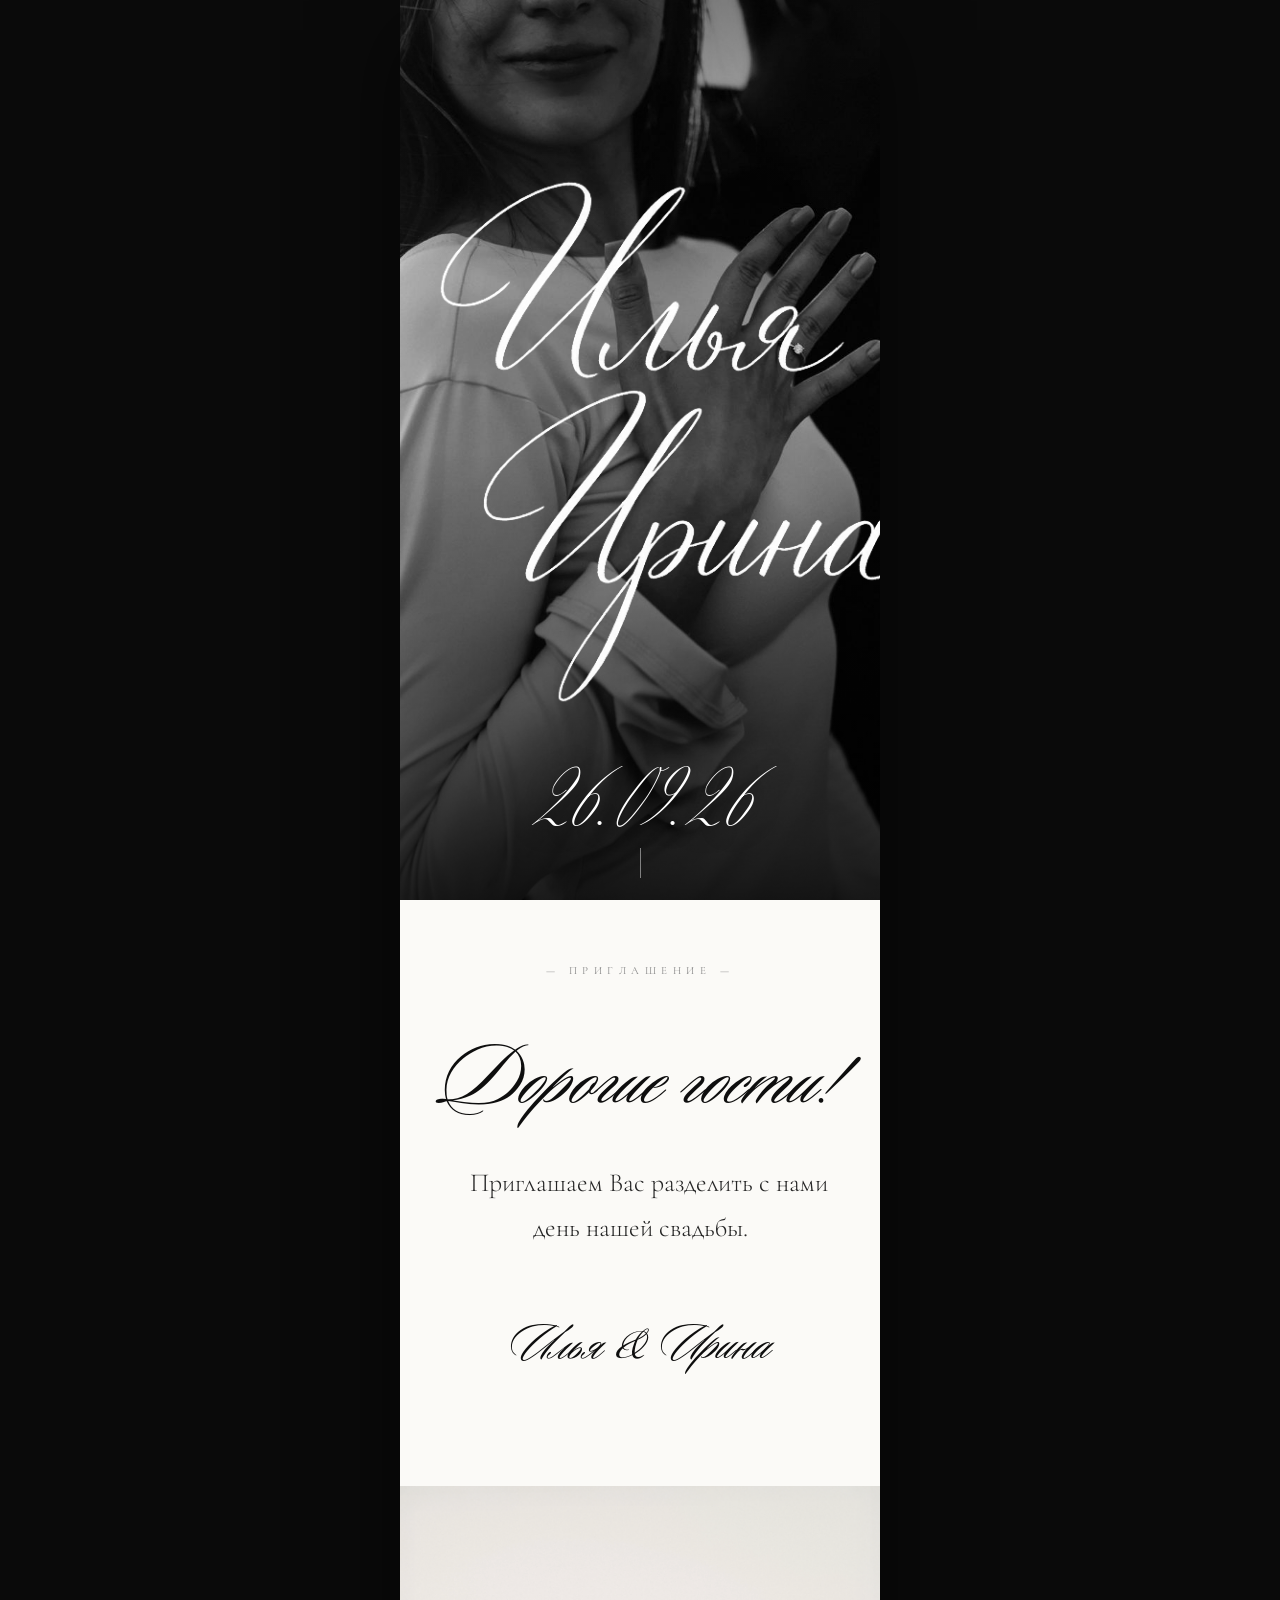
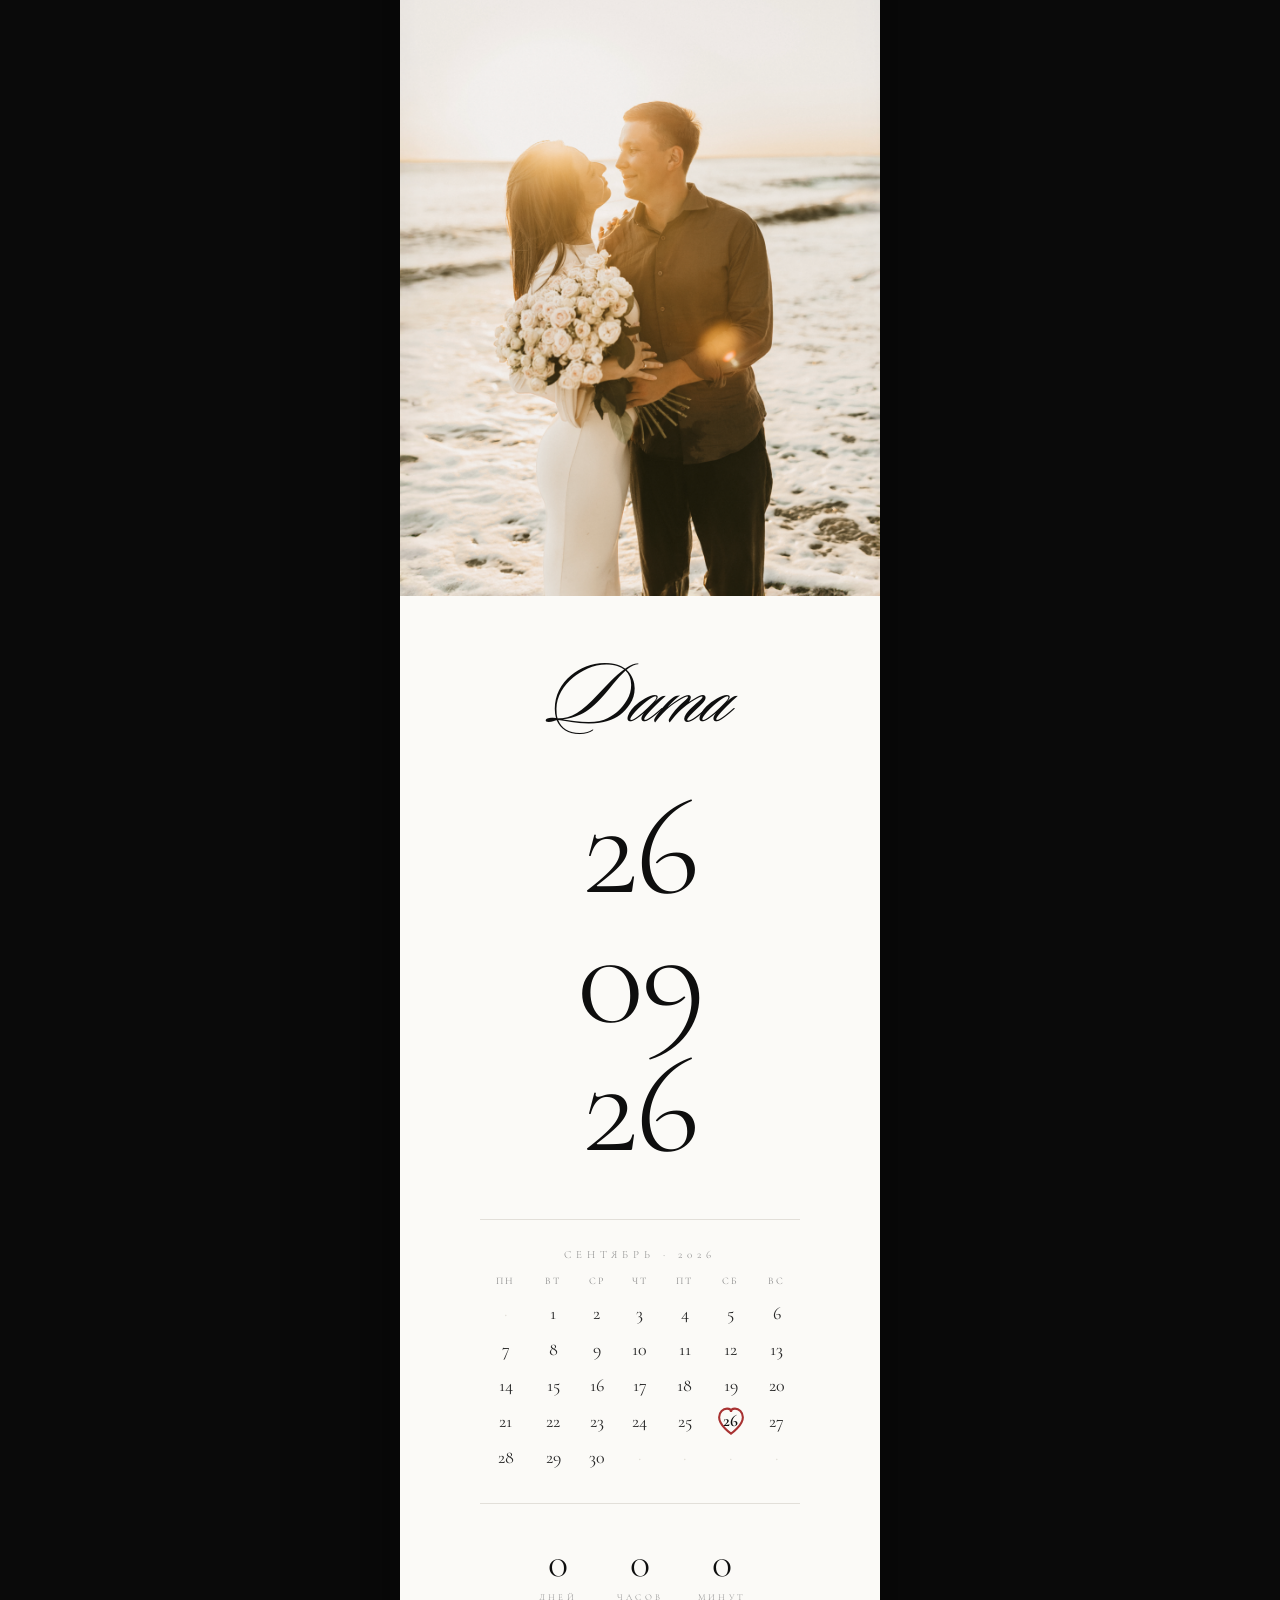
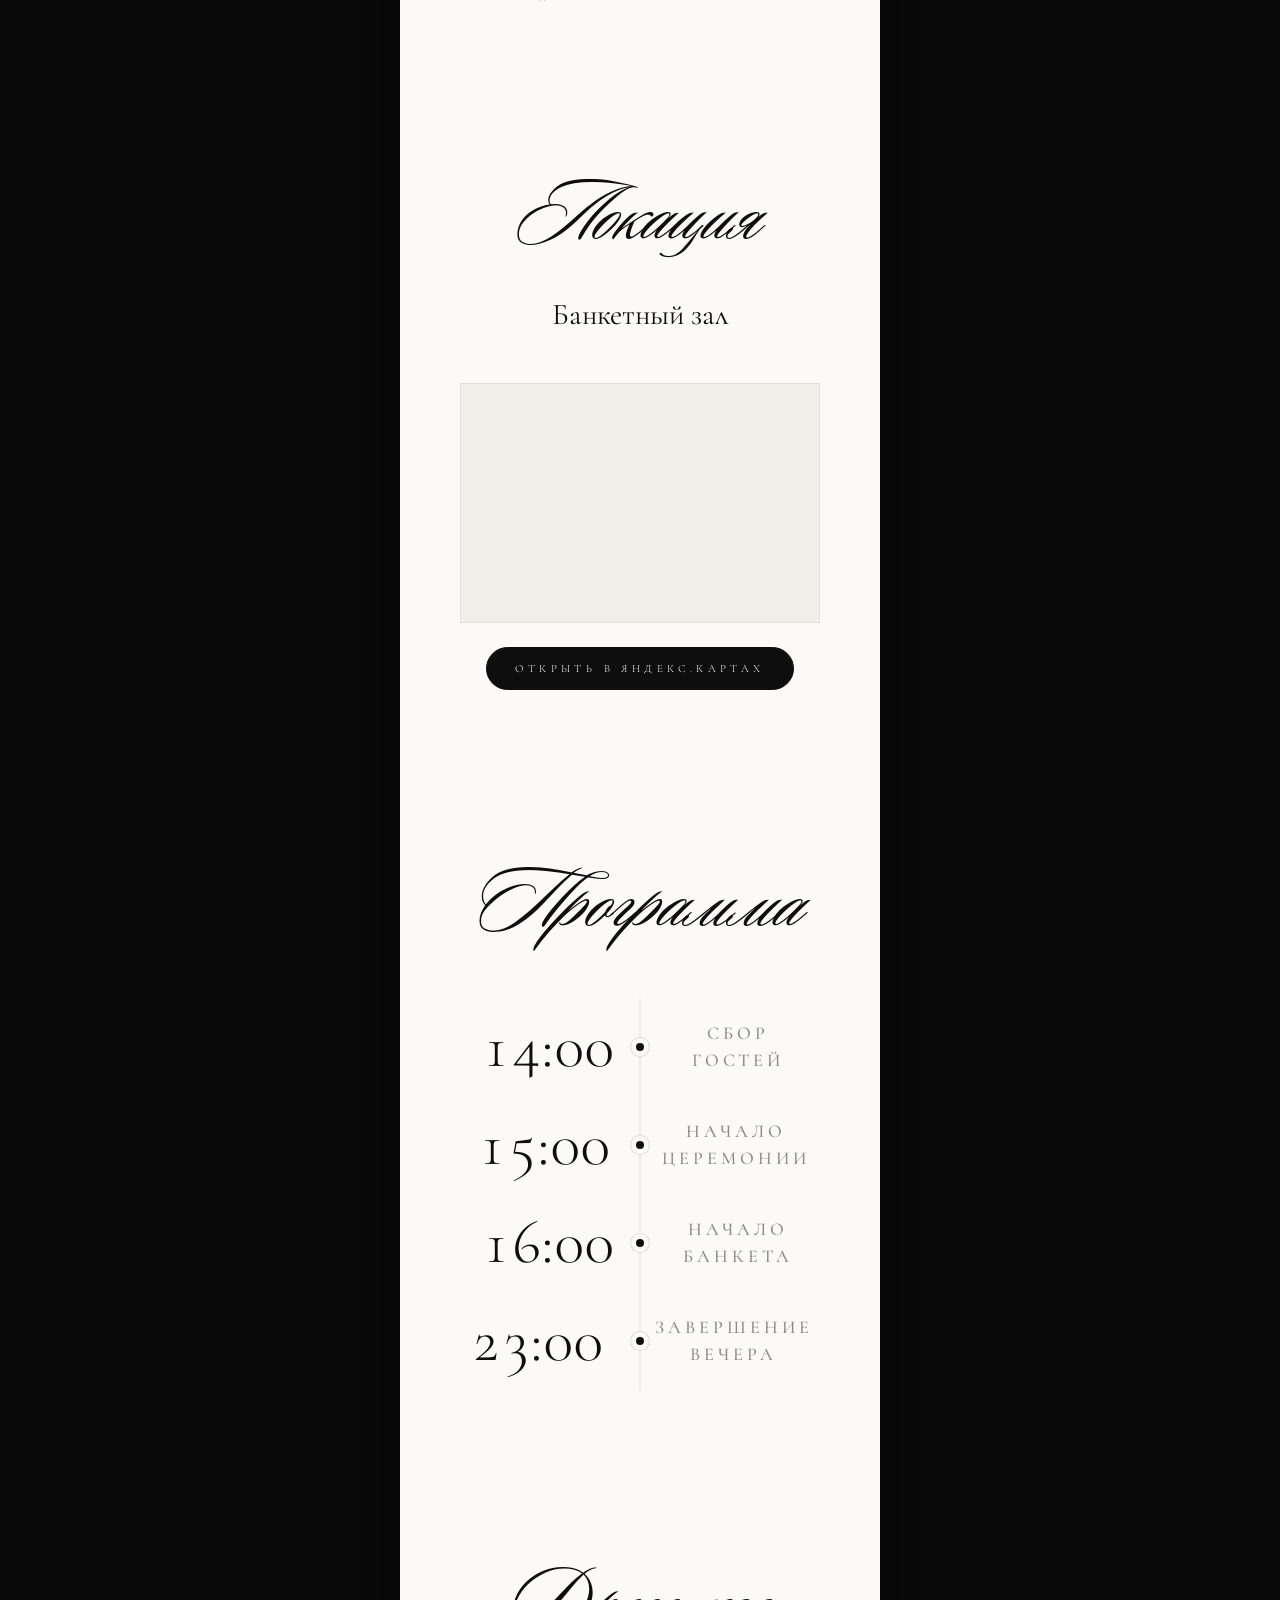
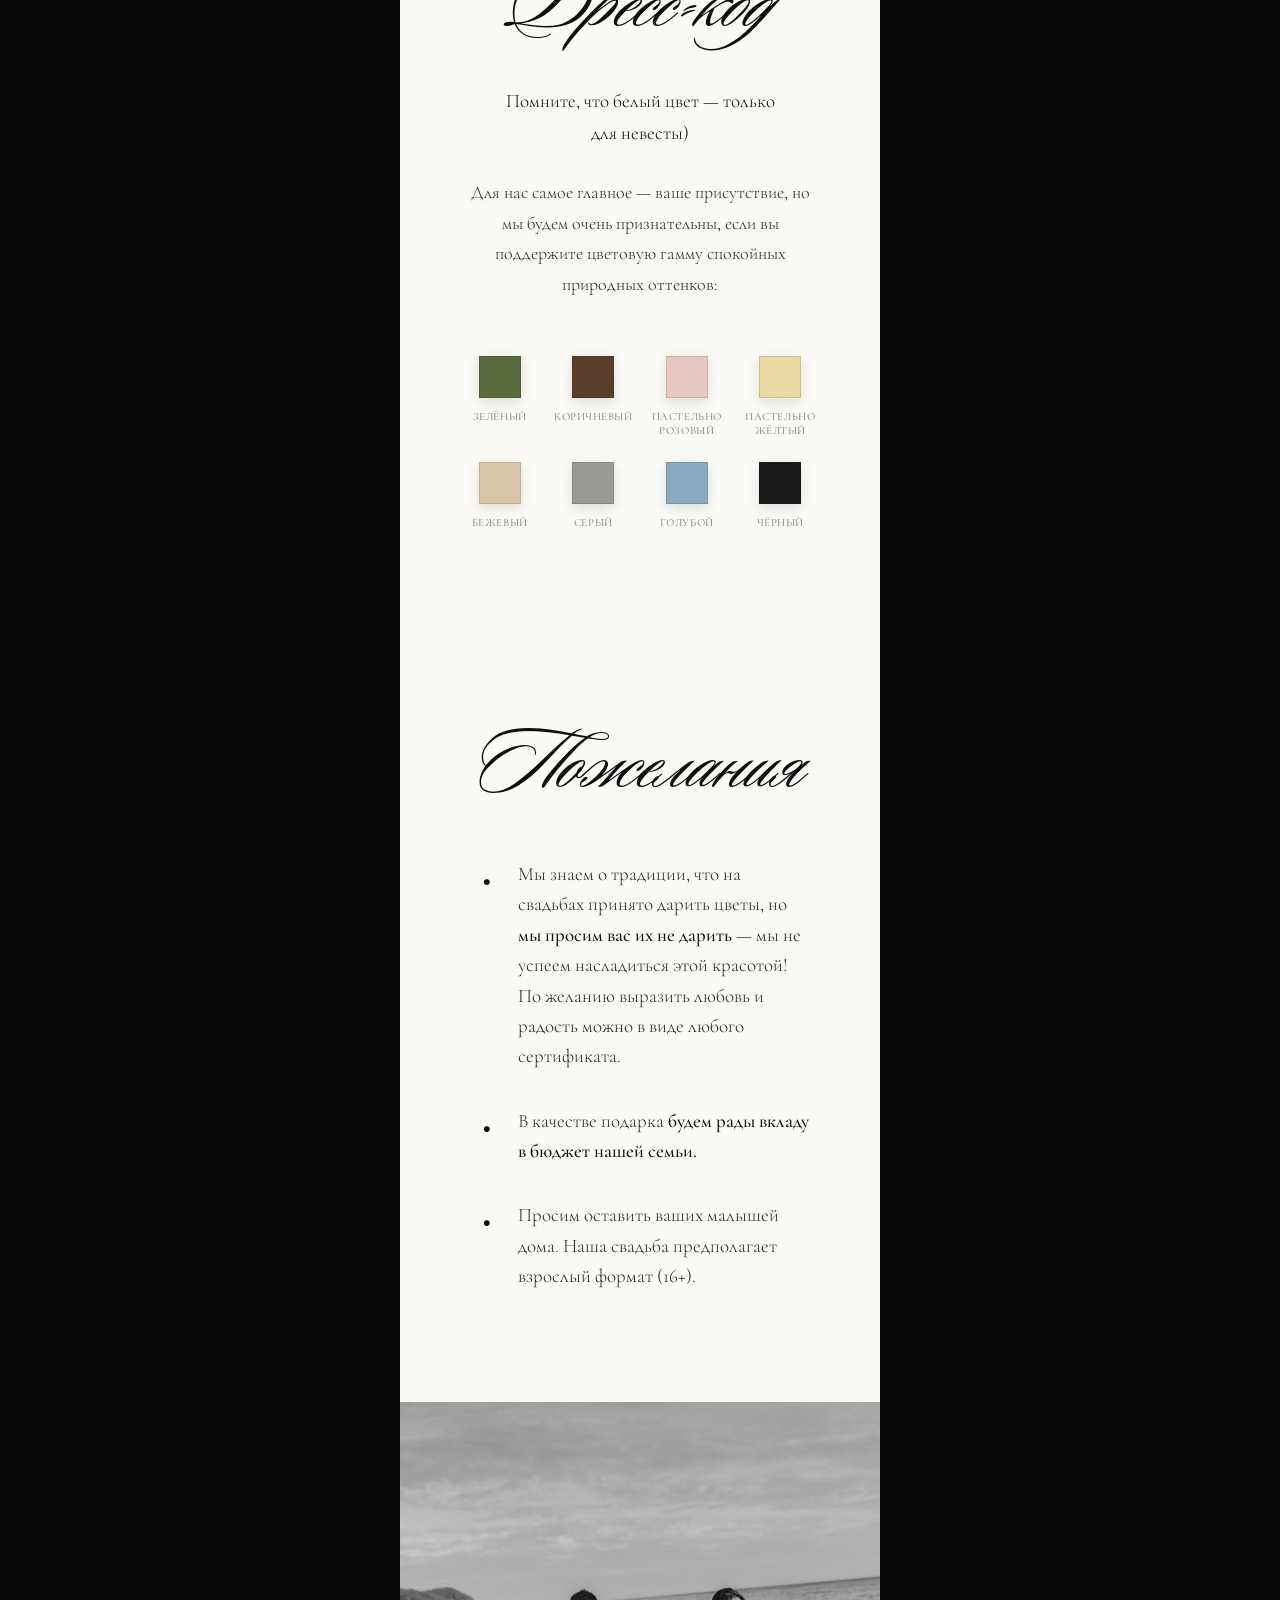
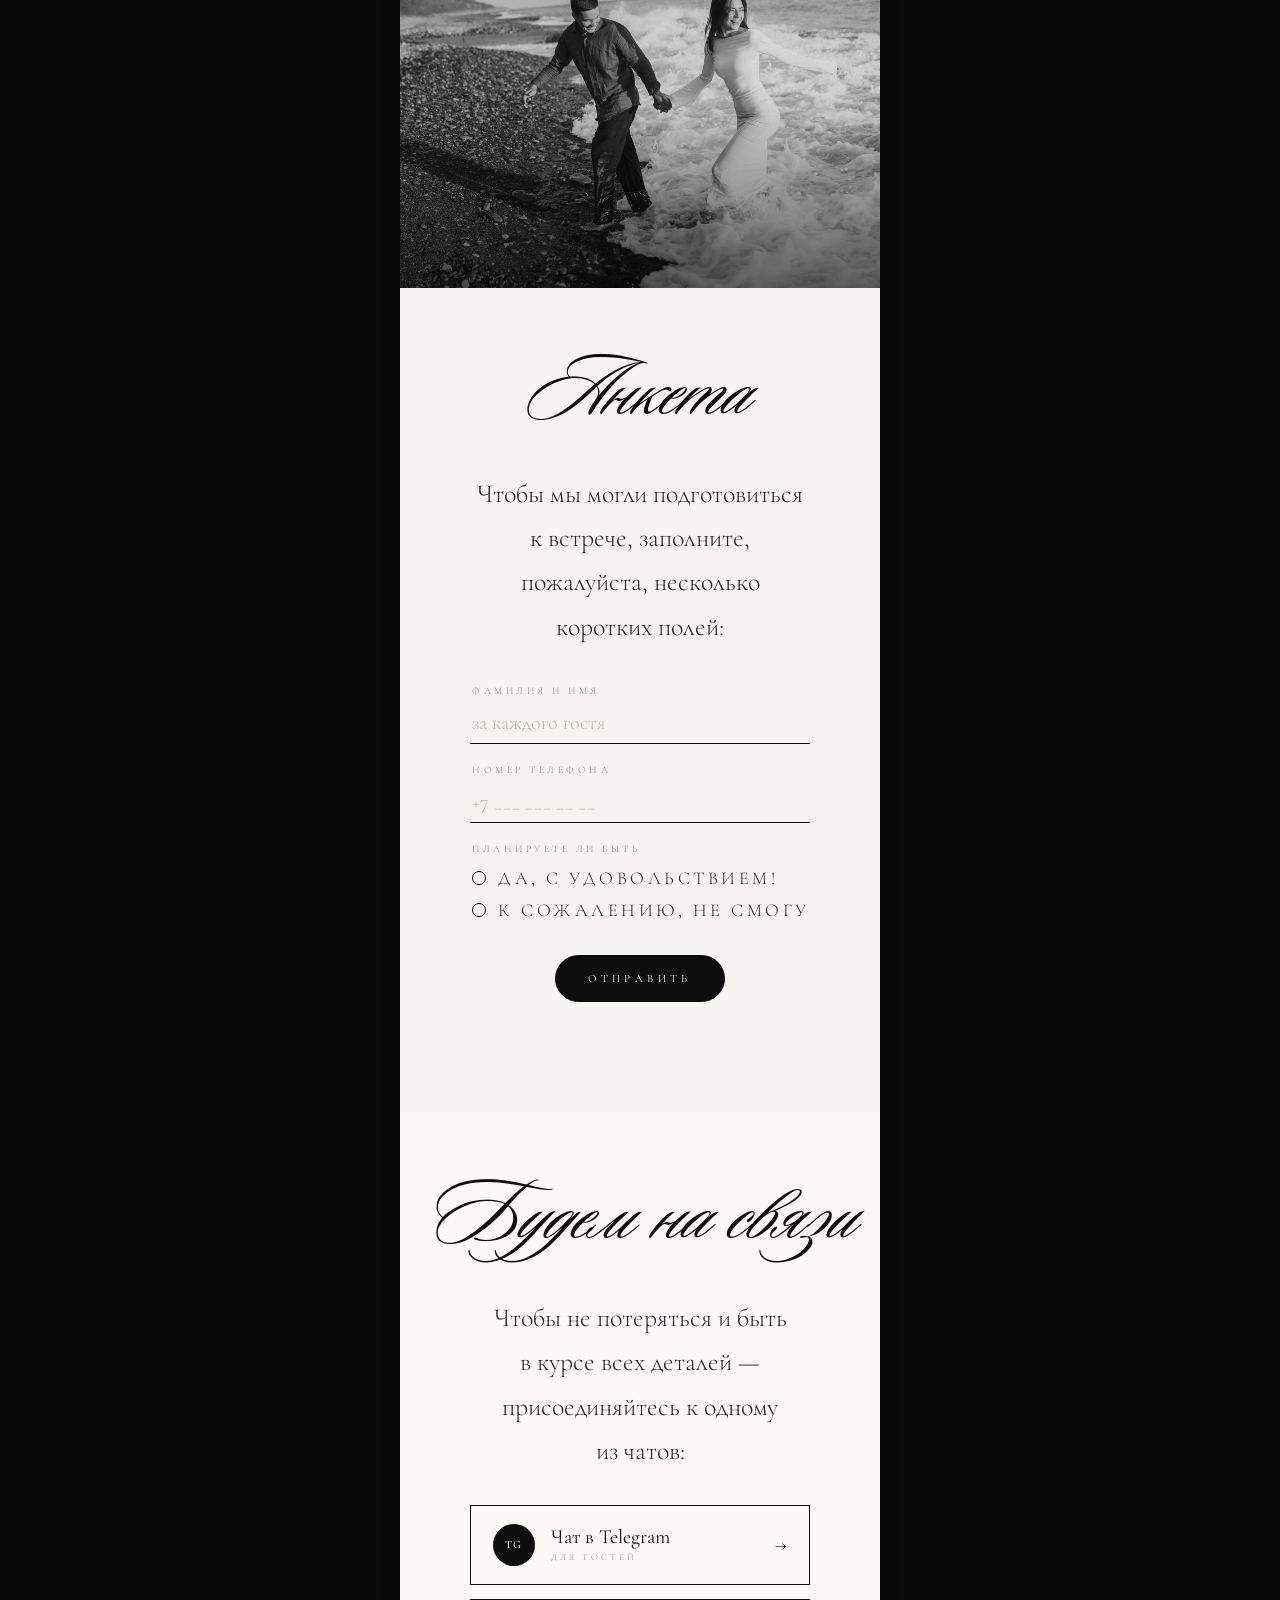
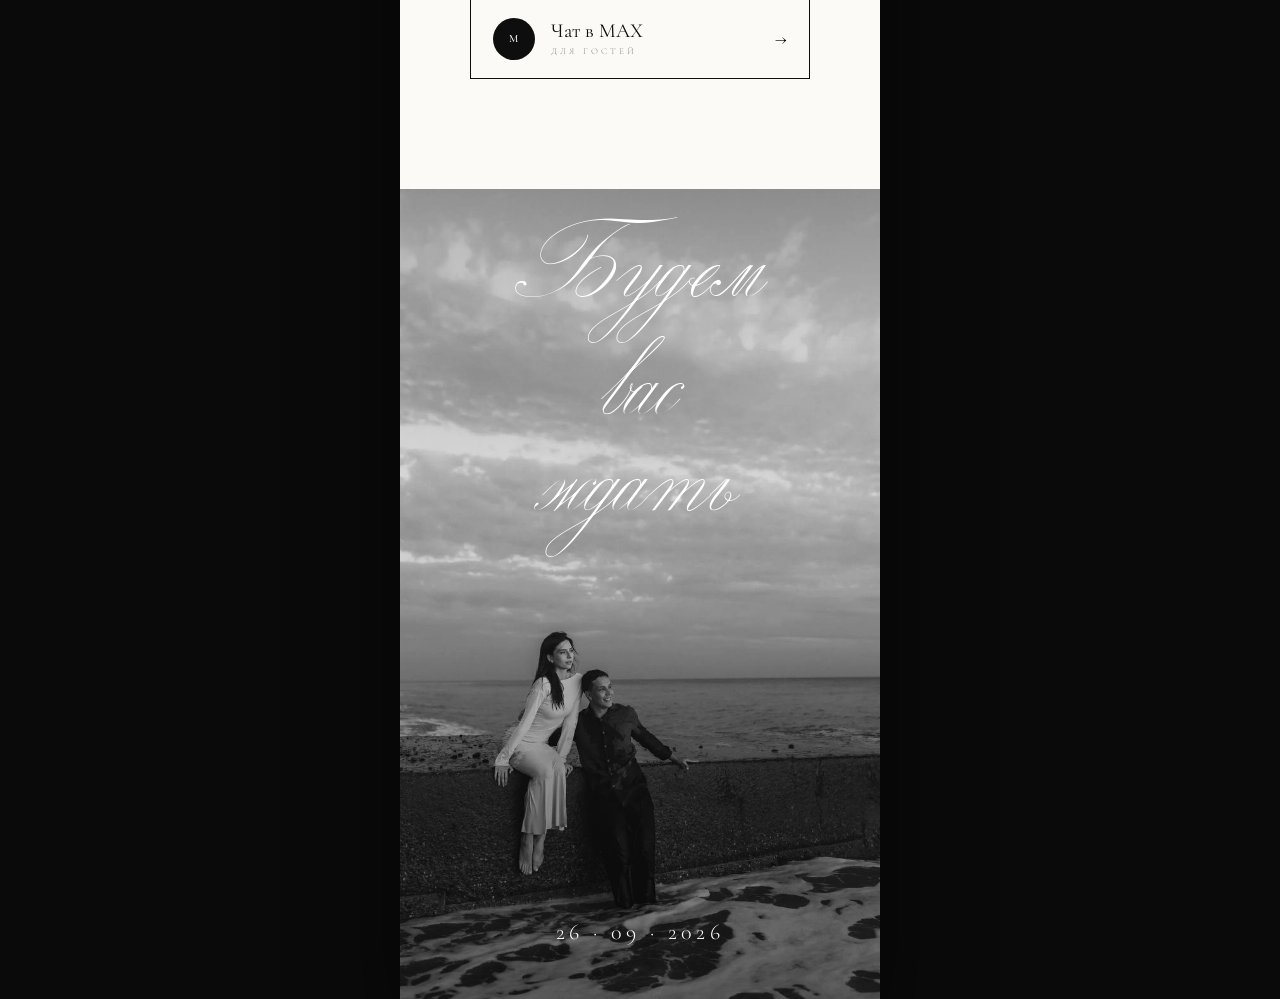
==== commit 724dd478: "Финал: фото чб без затемнения" ====
--- a/index.html
+++ b/index.html
@@ -4,6 +4,7 @@
 <meta charset="utf-8" />
 <meta name="viewport" content="width=device-width,initial-scale=1,maximum-scale=1,viewport-fit=cover" />
 <title>Илья и Ирина · 26.09.26</title>
+<link rel="icon" href="data:image/svg+xml,<svg xmlns='http://www.w3.org/2000/svg' viewBox='0 0 100 100'><text y='.9em' font-size='90'>🤍</text></svg>">
 <link rel="preconnect" href="https://fonts.googleapis.com">
 <link rel="preconnect" href="https://fonts.gstatic.com" crossorigin>
 <link href="https://fonts.googleapis.com/css2?family=Cormorant+Garamond:ital,wght@0,300;0,400;0,500;1,300;1,400&family=Cormorant:wght@300;400;500&family=Pinyon+Script&display=swap" rel="stylesheet">
@@ -112,7 +113,7 @@
 
 /* LOCATION */
 .location .name{margin-top:14px;font-family:var(--serif);font-size:30px;color:var(--ink);font-weight:400;line-height:1.2}
-.location .addr{margin-top:6px;font-family:'Cormorant',serif;font-size:12px;letter-spacing:.35em;text-transform:uppercase;color:var(--muted)}
+.location .addr{margin-top:6px;font-family:'Cormorant',serif;font-size:12px;letter-spacing:.35em;text-transform:uppercase;color:var(--ink);font-weight:600}
 .location .map{margin:30px auto 0;width:100%;max-width:360px;height:240px;border:1px solid var(--line);overflow:hidden;background:#f0eee9}
 .location .map iframe{width:100%;height:100%;border:0;filter:grayscale(1) contrast(.95)}
 .btn{display:inline-block;margin-top:24px;font-family:'Cormorant',serif;font-size:11px;letter-spacing:.4em;text-transform:uppercase;color:var(--ink);text-decoration:none;border:1px solid var(--ink);border-radius:999px;padding:14px 28px;transition:all .25s ease;cursor:pointer;background:transparent}
@@ -190,8 +191,8 @@
 
 /* FINAL */
 .final{position:relative;height:90svh;min-height:560px;background:#0a0a0a;color:#fff;overflow:hidden;display:flex;align-items:center;justify-content:center;text-align:center}
-.final .bg{position:absolute;inset:0;background:url('assets/photo-walking.jpg') center 54%/cover no-repeat;filter:grayscale(100%) brightness(.55) contrast(1.1)}
-.final .bg::after{content:"";position:absolute;inset:0;background:linear-gradient(180deg,rgba(10,10,10,.45) 0%,rgba(10,10,10,.25) 50%,rgba(10,10,10,.85) 100%)}
+.final .bg{position:absolute;inset:0;background:url('assets/photo-walking.jpg') center 54%/cover no-repeat;filter:grayscale(100%) contrast(1.1)}
+.final .bg::after{content:"";position:absolute;inset:0;background:linear-gradient(180deg,rgba(10,10,10,.2) 0%,rgba(10,10,10,0) 40%,rgba(10,10,10,.5) 100%)}
 .final .inner{position:relative;padding:0 36px;z-index:2;width:100%;height:100%}
 .final .small{position:absolute;top:48px;left:0;right:0;font-family:'Cormorant',serif;font-size:11px;letter-spacing:.55em;text-transform:uppercase;color:rgba(255,255,255,.85);text-align:center}
 .final h2{position:absolute;top:5%;left:0;right:0;margin-top:0;font-family:var(--script);font-weight:400;font-size:96px;line-height:1.0;color:#fff;text-align:center}
@@ -304,7 +305,7 @@
     <div class="name reveal">Банкетный зал</div>
     <div class="addr reveal">ул. Жужа, 37</div>
     <div class="map reveal-zoom">
-      <iframe src="https://yandex.ru/map-widget/v1/?ll=37.6173%2C55.7558&z=12&pt=37.6173,55.7558,pm2rdm" loading="lazy" title="Карта"></iframe>
+      <iframe src="https://yandex.ru/map-widget/v1/?ll=37.679522%2C55.671513&z=16&pt=37.679522,55.671513,pm2rdm&lang=ru_RU" loading="lazy" title="Карта"></iframe>
     </div>
     <a class="btn dark reveal" href="https://yandex.ru/maps/org/banketny_zal/230886081607?si=tgc01dzt7dgp8r6enmhf59tt78" target="_blank" rel="noopener">Открыть в Яндекс.Картах</a>
   </section>
@@ -350,7 +351,7 @@
   <section class="sec guest">
     <div class="script reveal-script">Анкета</div>
     <p class="reveal">Чтобы мы могли подготовиться к встрече, заполните, пожалуйста, несколько коротких полей:</p>
-    <form class="form stagger" id="rsvp" onsubmit="event.preventDefault();var v=this.querySelector('input[name=rsvp]:checked');if(!v)return;var t=this.querySelector('.thanks');t.innerHTML=v.value==='yes'?'Спасибо!<br>Скоро увидимся':'Спасибо,<br>что сообщили!';this.classList.add('sent')">
+    <form class="form stagger" id="rsvp">
       <div class="field"><label>фамилия и имя</label><input type="text" name="name" placeholder="за каждого гостя" required></div>
       <div class="field"><label>номер телефона</label><input type="tel" name="phone" placeholder="+7 ___ ___ __ __" required></div>
       <div class="field">
@@ -393,6 +394,25 @@
 </main>
 
 <script>
+(function(){
+  var form = document.getElementById('rsvp');
+  if(!form) return;
+  form.addEventListener('submit', function(e){
+    e.preventDefault();
+    var v = form.querySelector('input[name=rsvp]:checked');
+    if(!v) return;
+    var name = form.querySelector('input[name=name]').value;
+    var phone = form.querySelector('input[name=phone]').value;
+    var thanks = form.querySelector('.thanks');
+    thanks.innerHTML = v.value==='yes' ? 'Спасибо!<br>Скоро увидимся' : 'Спасибо,<br>что сообщили!';
+    form.classList.add('sent');
+    fetch('https://script.google.com/macros/s/AKfycbxqiTmrYtWgIfzQmc6PRiQWPjlpIzhlv_z0Dp29AkuvkwPpoysD6faaqhfRvyAwXGxa5w/exec', {
+      method: 'POST',
+      body: JSON.stringify({name: name, phone: phone, rsvp: v.value})
+    }).catch(function(){});
+  });
+})();
+
 (function(){
   const tbody = document.getElementById('cal-body');
   if(!tbody) return;
